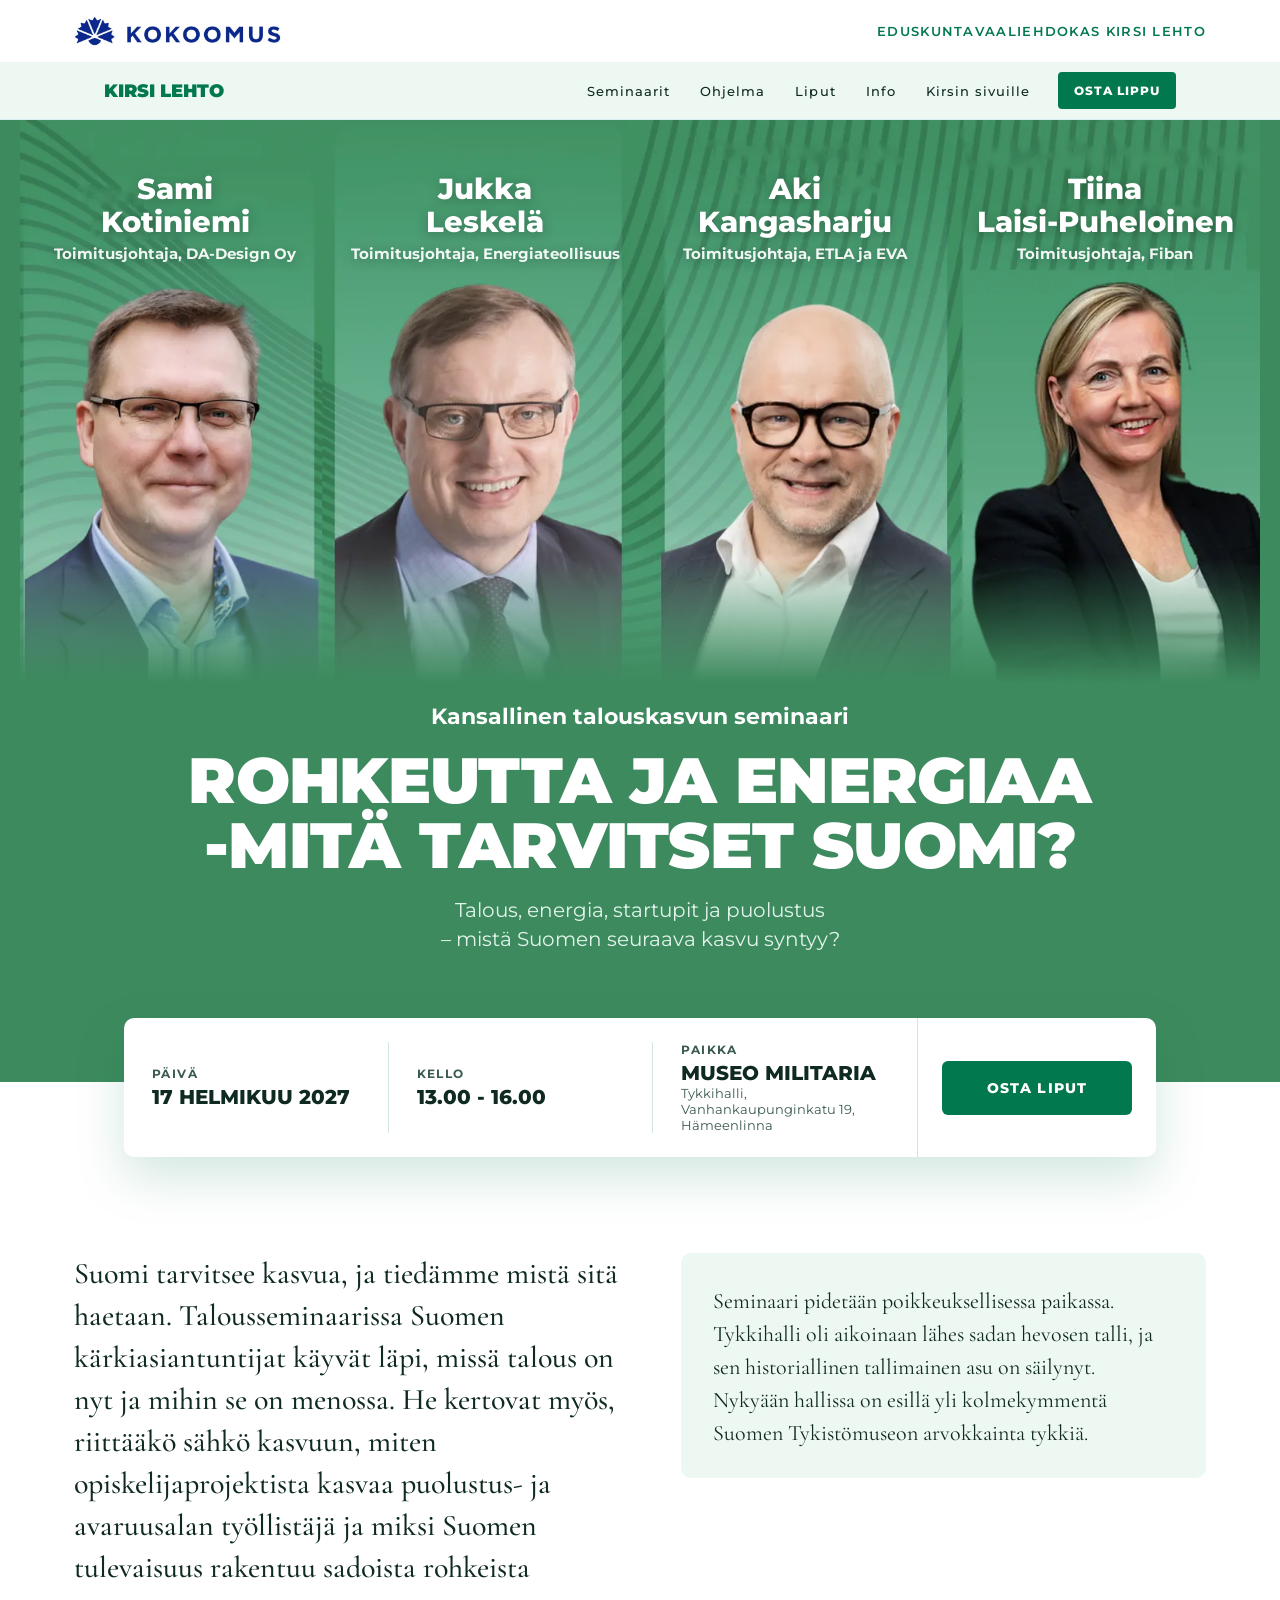
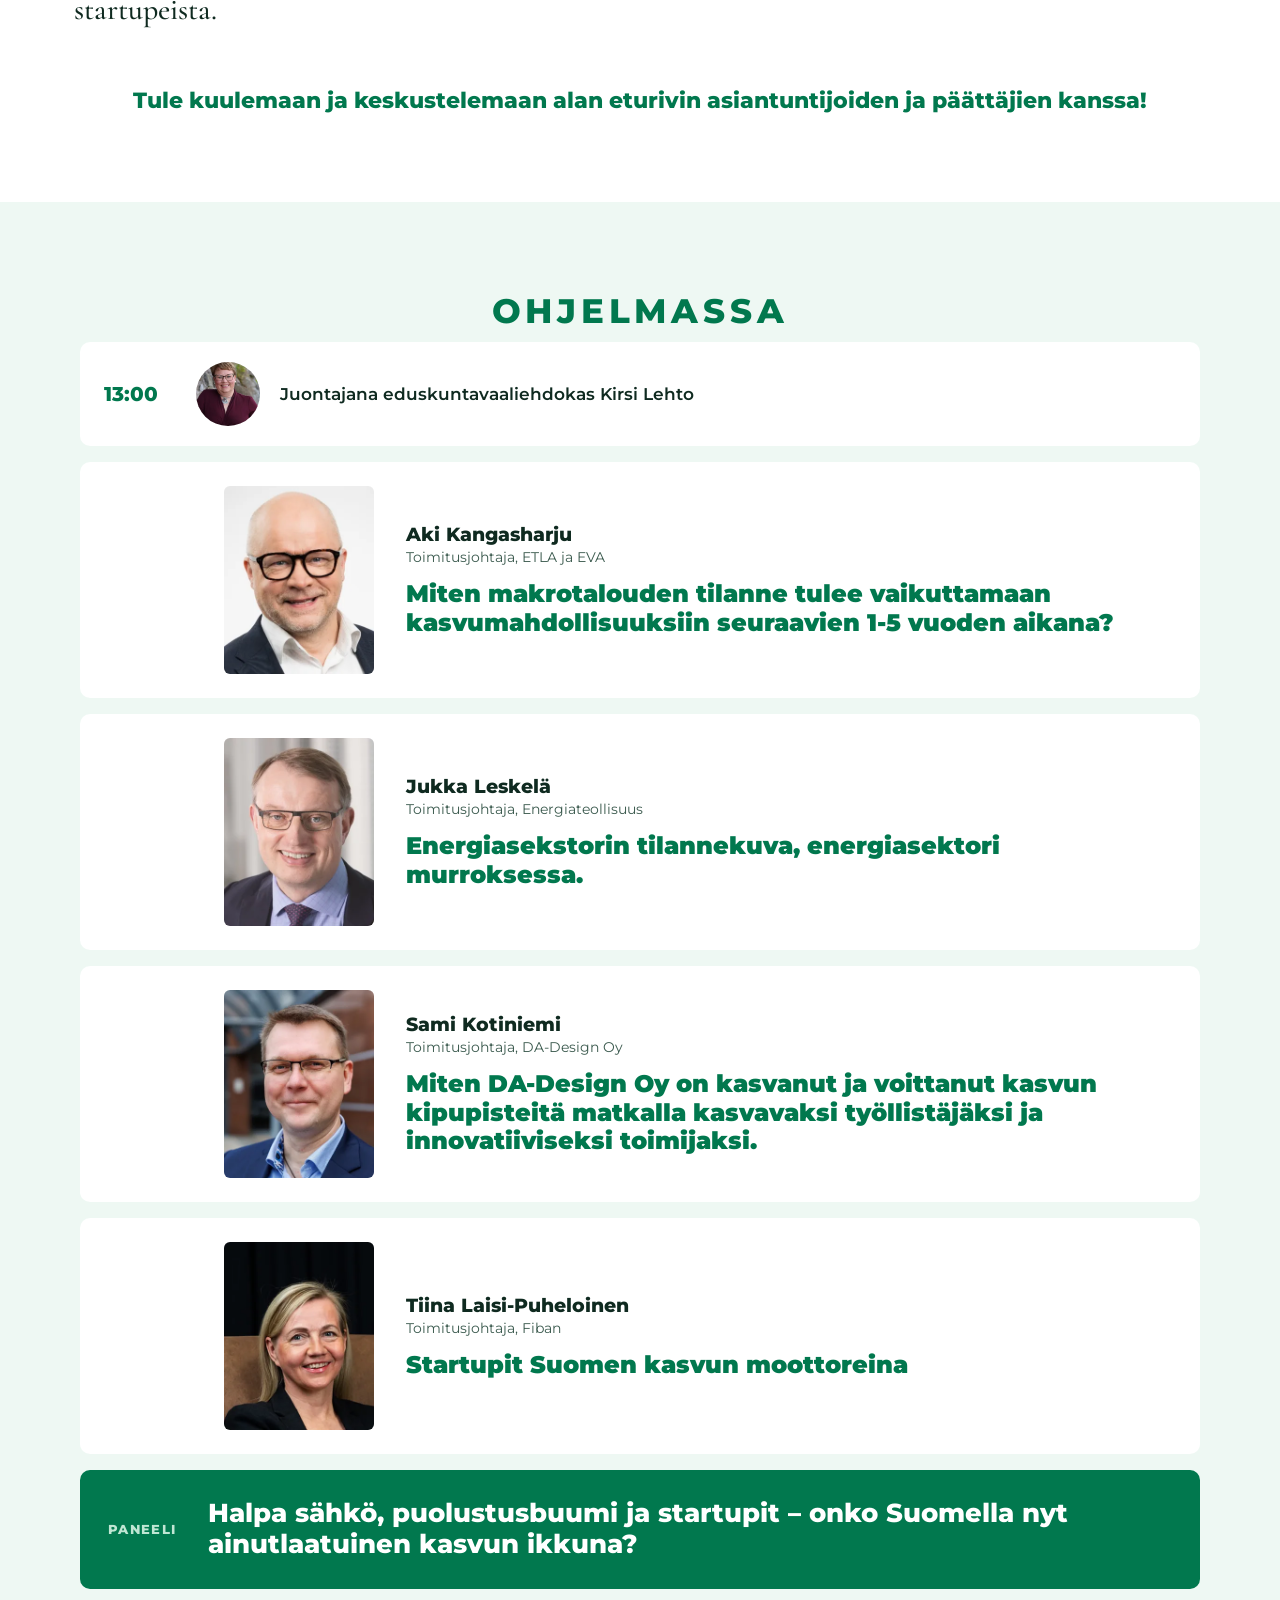
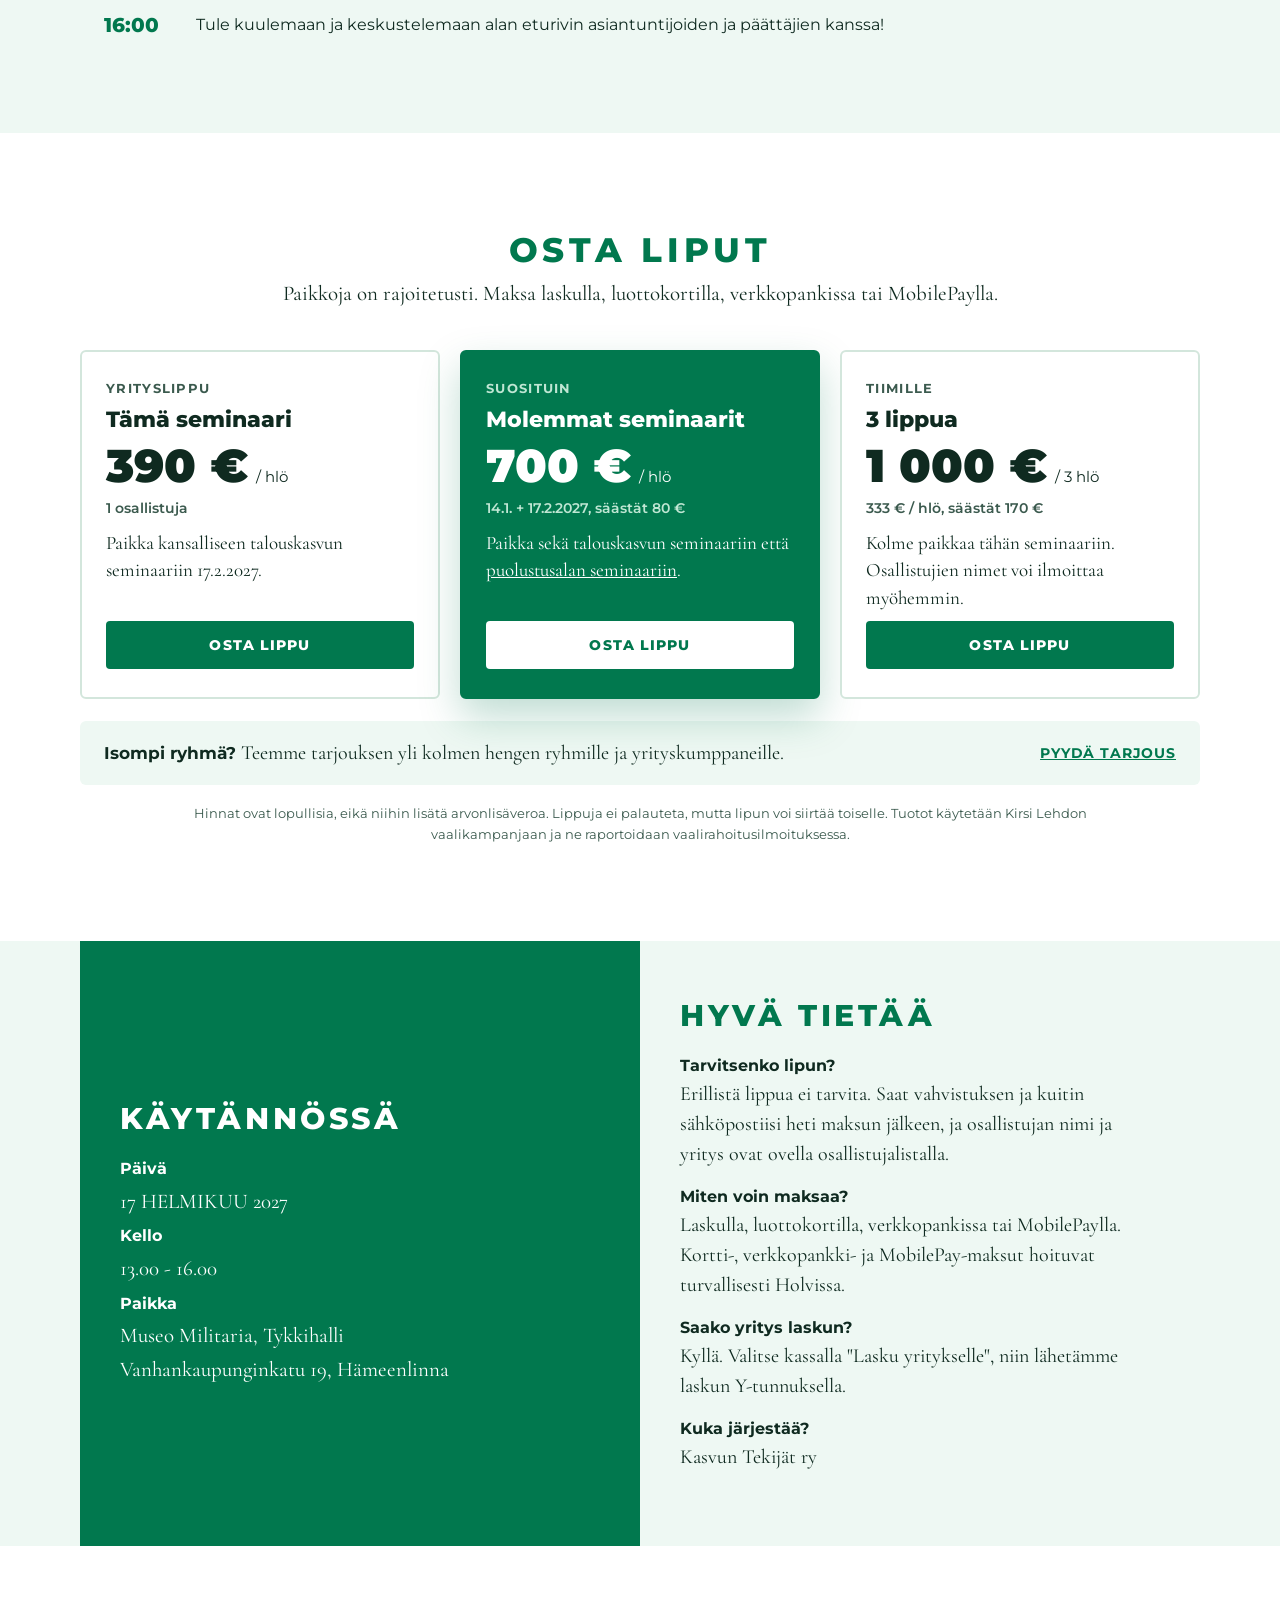
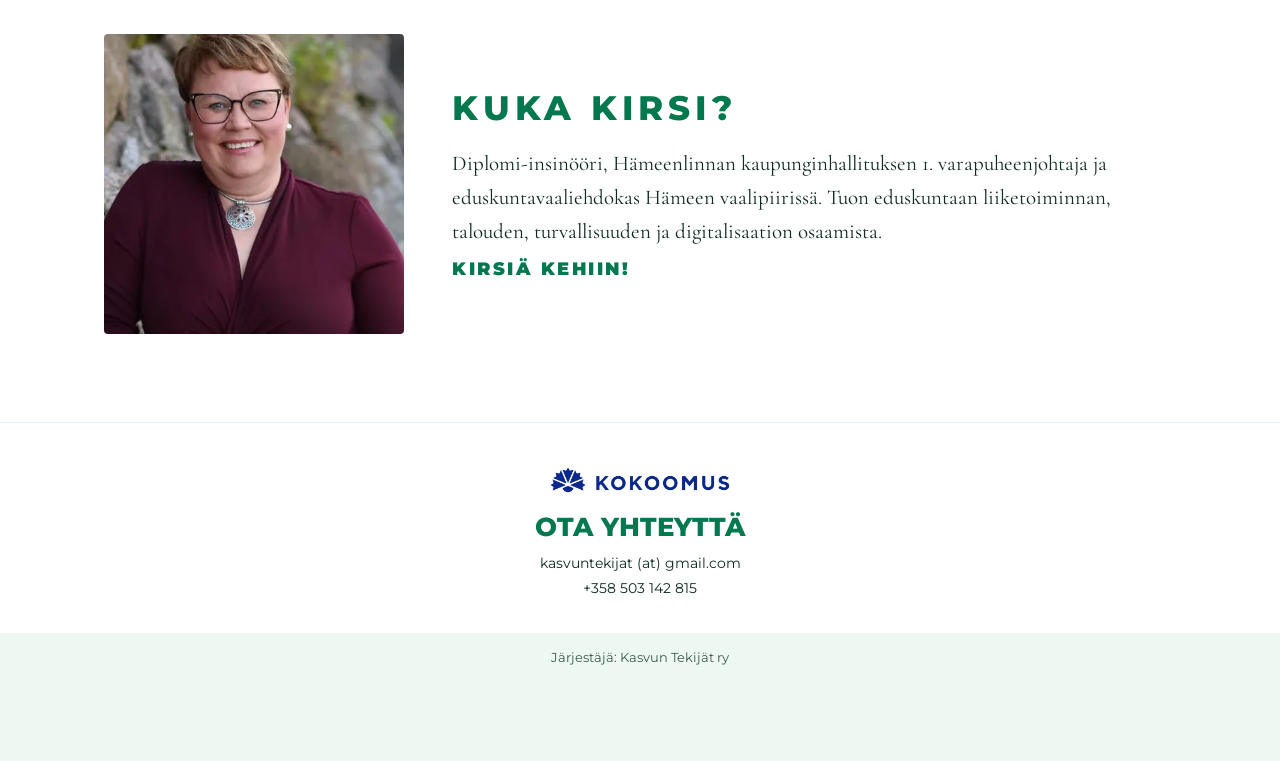
==== kasvu.html @ 852d75e3 "Yhteyssähköpostiksi kasvuntekijat@gmail.com Co-Authored-By: Claude Opus 5.5 <noreply@anthropic.com> " ====
<!doctype html>
<html lang="fi">
<head>
<meta charset="utf-8">
<meta name="viewport" content="width=device-width, initial-scale=1">
<title>Rohkeutta ja energiaa – mitä tarvitset Suomi? | Kansallinen talouskasvun seminaari 17.2.2027</title>
<meta name="description" content="Kansallinen talouskasvun seminaari 17.2.2027 klo 13–16, Museo Militaria, Hämeenlinna. Puhujina Sami Kotiniemi, Jukka Leskelä, Aki Kangasharju ja Tiina Laisi-Puheloinen. Osta liput.">
<meta name="robots" content="index, follow, max-image-preview:large">
<link rel="canonical" href="https://seminaarit.kirsilehto.fi/kasvu">
<link rel="icon" href="/favicon.svg" type="image/svg+xml">
<link rel="icon" href="/favicon-32.png" sizes="32x32" type="image/png">
<link rel="apple-touch-icon" href="/apple-touch-icon.png">
<meta name="theme-color" content="#1023AD">
<meta property="og:type" content="website">
<meta property="og:locale" content="fi_FI">
<meta property="og:site_name" content="Kirsi Lehto – eduskuntavaalit 2027">
<meta property="og:title" content="Rohkeutta ja energiaa – mitä tarvitset Suomi? Kansallinen talouskasvun seminaari 17.2.2027">
<meta property="og:description" content="Talous, energia, startupit ja puolustus – mistä Suomen seuraava kasvu syntyy? Kotiniemi, Leskelä, Kangasharju ja Laisi-Puheloinen. Museo Militaria, Hämeenlinna.">
<meta property="og:url" content="https://seminaarit.kirsilehto.fi/kasvu">
<meta property="og:image" content="https://seminaarit.kirsilehto.fi/kuvat/og-kasvu.jpg">
<meta property="og:image:secure_url" content="https://seminaarit.kirsilehto.fi/kuvat/og-kasvu.jpg">
<meta property="og:image:type" content="image/jpeg">
<meta property="og:image:width" content="1200">
<meta property="og:image:height" content="630">
<meta property="og:image:alt" content="Sami Kotiniemi, Jukka Leskelä, Aki Kangasharju ja Tiina Laisi-Puheloinen: Rohkeutta ja energiaa – mitä tarvitset Suomi?">
<meta name="twitter:card" content="summary_large_image">
<meta name="twitter:title" content="Rohkeutta ja energiaa – mitä tarvitset Suomi? Kansallinen talouskasvun seminaari 17.2.2027">
<meta name="twitter:description" content="Talous, energia, startupit ja puolustus – mistä Suomen seuraava kasvu syntyy? Kotiniemi, Leskelä, Kangasharju ja Laisi-Puheloinen. Museo Militaria, Hämeenlinna.">
<meta name="twitter:image" content="https://seminaarit.kirsilehto.fi/kuvat/og-kasvu.jpg">
<script type="application/ld+json">{"@context": "https://schema.org", "@type": "Event", "name": "Kansallinen talouskasvun seminaari: Rohkeutta ja energiaa -mitä tarvitset Suomi?", "description": "Talous, energia, startupit ja puolustus – mistä Suomen seuraava kasvu syntyy?", "startDate": "2027-02-17T13:00:00+02:00", "endDate": "2027-02-17T16:00:00+02:00", "eventStatus": "https://schema.org/EventScheduled", "eventAttendanceMode": "https://schema.org/OfflineEventAttendanceMode", "location": {"@type": "Place", "name": "Museo Militaria, Tykkihalli", "address": {"@type": "PostalAddress", "streetAddress": "Vanhankaupunginkatu 19", "addressLocality": "Hämeenlinna", "postalCode": "13100", "addressCountry": "FI"}}, "image": ["https://seminaarit.kirsilehto.fi/kuvat/og-kasvu.jpg"], "organizer": {"@type": "Organization", "name": "Kasvun Tekijät ry", "url": "https://seminaarit.kirsilehto.fi/"}, "inLanguage": "fi", "performer": [{"@type": "Person", "name": "Sami Kotiniemi"}, {"@type": "Person", "name": "Jukka Leskelä"}, {"@type": "Person", "name": "Aki Kangasharju"}, {"@type": "Person", "name": "Tiina Laisi-Puheloinen"}, {"@type": "Person", "name": "Kirsi Lehto"}], "offers": [{"@type": "Offer", "name": "Yrityslippu", "price": "390", "priceCurrency": "EUR", "availability": "https://schema.org/InStock", "url": "https://seminaarit.kirsilehto.fi/kasvu#liput", "validFrom": "2026-11-01T00:00:00+02:00"}, {"@type": "Offer", "name": "Molemmat seminaarit", "price": "700", "priceCurrency": "EUR", "availability": "https://schema.org/InStock", "url": "https://seminaarit.kirsilehto.fi/kasvu#liput", "validFrom": "2026-11-01T00:00:00+02:00"}, {"@type": "Offer", "name": "3 lippua", "price": "1000", "priceCurrency": "EUR", "availability": "https://schema.org/InStock", "url": "https://seminaarit.kirsilehto.fi/kasvu#liput", "validFrom": "2026-11-01T00:00:00+02:00"}], "url": "https://seminaarit.kirsilehto.fi/kasvu"}</script>
<link rel="preconnect" href="https://fonts.googleapis.com">
<link rel="preconnect" href="https://fonts.gstatic.com" crossorigin>
<link href="https://fonts.googleapis.com/css2?family=Montserrat:wght@400;500;600;700;800;900&family=Cormorant+Garamond:wght@400;500;600&display=swap" rel="stylesheet">

<!-- ===== MUOKKAA TÄSTÄ: liput, hinnat ja Holvi-linkit. alv: 0 = ei arvonlisäveroa, esim. 0.255 = 25,5 % ===== -->
<script>
window.SEMINAARI = {
  alv: 0,
  liput: [
    { id: "yksi",     nimi: "Yrityslippu",          ali: "Tämä seminaari, 1 osallistuja",  netto: 390,  saasto: "",                    tag: "",
      holvi: "https://holvi.com/shop/kirsilehto/product/0394681e94efb7187c0d00fa4c2139ea/" },
    { id: "molemmat", nimi: "Molemmat seminaarit",  ali: "Puolustus 14.1. + Talouskasvu 17.2.2027, 1 osallistuja", netto: 700, saasto: "Säästät 80 €",  tag: "Suosituin",
      holvi: "https://holvi.com/shop/kirsilehto/product/29a79d50ad71131787589d6ca171136a/" },
    { id: "kolme",    nimi: "3 lippua",             ali: "Tämä seminaari, 333 € / hlö",    netto: 1000, saasto: "Säästät 170 €", tag: "",
      holvi: "https://holvi.com/shop/kirsilehto/product/8779e169f514023aea8d423b93b3035e/" }
  ]
};
</script>

<link rel="stylesheet" href="kirsi.css?v=20261101j">
</head>
<body class="teema-kasvu">

<div class="topline"><img class="logo" src="kuvat/kokoomus-logo.webp" alt="Kokoomus" width="207" height="30"><span>EDUSKUNTAVAALIEHDOKAS KIRSI LEHTO</span></div>
<header class="navbar"><div class="wrap">
  <a class="brand" href="https://www.kirsilehto.fi/">KIRSI LEHTO</a>
  <nav aria-label="Sivun osiot"><a href="./">Seminaarit</a><a href="#ohjelma">Ohjelma</a><a href="#liput">Liput</a><a href="#info">Info</a><a href="https://www.kirsilehto.fi/">Kirsin sivuille</a></nav>
  <button class="btn" data-osta="molemmat">Osta lippu</button>
</div></header>

<header class="hero hero-ad">
  <div class="ad">
    <img src="kuvat/hero-kasvu.webp" alt="Sami Kotiniemi, Jukka Leskelä, Aki Kangasharju ja Tiina Laisi-Puheloinen" width="1600" height="726">
    <div class="names"><div class="n" style="--b:73%"><div class="lbl"><b>Sami<br>Kotiniemi</b><small>Toimitusjohtaja, DA-Design Oy</small></div></div><div class="n" style="--b:73%"><div class="lbl"><b>Jukka<br>Leskelä</b><small>Toimitusjohtaja, Energiateollisuus</small></div></div><div class="n" style="--b:73%"><div class="lbl"><b>Aki<br>Kangasharju</b><small>Toimitusjohtaja, ETLA ja EVA</small></div></div><div class="n" style="--b:73%"><div class="lbl"><b>Tiina<br>Laisi-Puheloinen</b><small>Toimitusjohtaja, Fiban</small></div></div></div>
  </div>
  <div class="hero-text"><div class="in">
    <p class="kicker">Kansallinen talouskasvun seminaari</p>
    <h1>Rohkeutta ja energiaa<br>-mitä tarvitset Suomi?</h1>
    <p class="sub">Talous, energia, startupit ja puolustus<br>– mistä Suomen seuraava kasvu syntyy?</p>
  </div></div>
</header>

<div class="factcard"><div class="in">
  <div class="f"><small>PÄIVÄ</small><b>17 HELMIKUU 2027</b></div>
  <div class="f"><small>KELLO</small><b>13.00 - 16.00</b></div>
  <div class="f"><small>PAIKKA</small><b>MUSEO MILITARIA</b><span>Tykkihalli, Vanhankaupunginkatu 19, Hämeenlinna</span></div>
  <div class="go"><button class="btn" data-osta="molemmat">Osta liput</button></div>
</div></div>

<section class="intro2">
  <div class="cols">
    <div>
      <p class="lead">Suomi tarvitsee kasvua, ja tiedämme mistä sitä haetaan. Talousseminaarissa Suomen kärkiasiantuntijat käyvät läpi, missä talous on nyt ja mihin se on menossa. He kertovat myös, riittääkö sähkö kasvuun, miten opiskelijaprojektista kasvaa puolustus- ja avaruusalan työllistäjä ja miksi Suomen tulevaisuus rakentuu sadoista rohkeista startupeista.</p>
    </div>
    <div class="box">
      <p>Seminaari pidetään poikkeuksellisessa paikassa. Tykkihalli oli aikoinaan lähes sadan hevosen talli, ja sen historiallinen tallimainen asu on säilynyt. Nykyään hallissa on esillä yli kolmekymmentä Suomen Tykistömuseon arvokkainta tykkiä.</p>
    </div>
  </div>
  <p class="cta-line">Tule kuulemaan ja keskustelemaan alan eturivin asiantuntijoiden ja päättäjien kanssa!</p>
</section>

<section class="program" id="ohjelma">
  <h2 class="h2">Ohjelmassa</h2>
  <div class="items">
    <div class="item host-row">
      <div class="t">13:00</div>
      <img src="kuvat/kirsi.webp" alt="Kirsi Lehto">
      <div class="tx"><p>Juontajana eduskuntavaaliehdokas Kirsi Lehto</p></div>
    </div>
    <article class="talk lite">
      <div class="t"></div>
      <img class="ph" src="kuvat/kangasharju.webp" alt="Aki Kangasharju">
      <div class="tx">
        <div><div class="nm">Aki Kangasharju</div><div class="ti">Toimitusjohtaja, ETLA ja EVA</div></div>
        <h3>Miten makrotalouden tilanne tulee vaikuttamaan kasvumahdollisuuksiin seuraavien 1-5 vuoden aikana?</h3>
      </div>
    </article>
    <article class="talk lite">
      <div class="t"></div>
      <img class="ph" src="kuvat/leskela.webp" alt="Jukka Leskelä">
      <div class="tx">
        <div><div class="nm">Jukka Leskelä</div><div class="ti">Toimitusjohtaja, Energiateollisuus</div></div>
        <h3>Energiasekstorin tilannekuva, energiasektori murroksessa.</h3>
      </div>
    </article>
    <article class="talk lite">
      <div class="t"></div>
      <img class="ph" src="kuvat/kotiniemi.webp" alt="Sami Kotiniemi">
      <div class="tx">
        <div><div class="nm">Sami Kotiniemi</div><div class="ti">Toimitusjohtaja, DA-Design Oy</div></div>
        <h3>Miten DA-Design Oy on kasvanut ja voittanut kasvun kipupisteitä matkalla kasvavaksi työllistäjäksi ja innovatiiviseksi toimijaksi.</h3>
      </div>
    </article>
    <article class="talk lite">
      <div class="t"></div>
      <img class="ph" src="kuvat/laisi-puheloinen.webp" alt="Tiina Laisi-Puheloinen">
      <div class="tx">
        <div><div class="nm">Tiina Laisi-Puheloinen</div><div class="ti">Toimitusjohtaja, Fiban</div></div>
        <h3>Startupit Suomen kasvun moottoreina</h3>
      </div>
    </article>
    <article class="item panel">
      <div class="t who">PANEELI</div>
      <div class="tx">
        <h3>Halpa sähkö, puolustusbuumi ja startupit – onko Suomella nyt ainutlaatuinen kasvun ikkuna?</h3></div>
    </article>
    <div class="end"><div class="t">16:00</div><div>Tule kuulemaan ja keskustelemaan alan eturivin asiantuntijoiden ja päättäjien kanssa!</div></div>
  </div>
</section>

<section class="tickets" id="liput">
  <h2 class="h2">Osta liput</h2>
  <p class="lead">Paikkoja on rajoitetusti. Maksa laskulla, luottokortilla, verkkopankissa tai MobilePaylla.</p>
  <div class="cards">
    <div class="card">
      <div class="k">YRITYSLIPPU</div><div class="n">Tämä seminaari</div>
      <div class="p"><b>390 €</b><span>/ hlö</span></div>
      <div class="note">1 osallistuja</div>
      <p>Paikka kansalliseen talouskasvun seminaariin 17.2.2027.</p>
      <button class="btn" data-osta="yksi">Osta lippu</button>
    </div>
    <div class="card feat">
      <div class="k">SUOSITUIN</div><div class="n">Molemmat seminaarit</div>
      <div class="p"><b>700 €</b><span>/ hlö</span></div>
      <div class="note">14.1. + 17.2.2027, säästät 80 €</div>
      <p>Paikka sekä talouskasvun seminaariin että <a href="puolustus" style="color:inherit">puolustusalan seminaariin</a>.</p>
      <button class="btn" data-osta="molemmat">Osta lippu</button>
    </div>
    <div class="card">
      <div class="k">TIIMILLE</div><div class="n">3 lippua</div>
      <div class="p"><b>1 000 €</b><span>/ 3 hlö</span></div>
      <div class="note">333 € / hlö, säästät 170 €</div>
      <p>Kolme paikkaa tähän seminaariin. Osallistujien nimet voi ilmoittaa myöhemmin.</p>
      <button class="btn" data-osta="kolme">Osta lippu</button>
    </div>
  </div>
  <div class="group">
    <div><strong>Isompi ryhmä?</strong> Teemme tarjouksen yli kolmen hengen ryhmille ja yrityskumppaneille.</div>
    <a href="mailto:kasvuntekijat@gmail.com?subject=Tarjouspyynt%C3%B6%3A%20Kansallinen%20talouskasvun%20seminaari">PYYDÄ TARJOUS</a>
  </div>
  <p class="fine">Hinnat ovat lopullisia, eikä niihin lisätä arvonlisäveroa. Lippuja ei palauteta, mutta lipun voi siirtää toiselle. Tuotot käytetään Kirsi Lehdon vaalikampanjaan ja ne raportoidaan vaalirahoitusilmoituksessa.</p>
</section>

<section class="info" id="info"><div class="wrap">
  <div class="l">
    <div class="ttl">KÄYTÄNNÖSSÄ</div>
    <p><strong>Päivä</strong><br>17 HELMIKUU 2027<br>
       <strong>Kello</strong><br>13.00 - 16.00<br>
       <strong>Paikka</strong><br>Museo Militaria, Tykkihalli<br>Vanhankaupunginkatu 19, Hämeenlinna</p>
  </div>
  <div class="r">
    <div class="ttl">HYVÄ TIETÄÄ</div>
    <dl>
      <dt>Tarvitsenko lipun?</dt><dd>Erillistä lippua ei tarvita. Saat vahvistuksen ja kuitin sähköpostiisi heti maksun jälkeen, ja osallistujan nimi ja yritys ovat ovella osallistujalistalla.</dd>
      <dt>Miten voin maksaa?</dt><dd>Laskulla, luottokortilla, verkkopankissa tai MobilePaylla. Kortti-, verkkopankki- ja MobilePay-maksut hoituvat turvallisesti Holvissa.</dd>
      <dt>Saako yritys laskun?</dt><dd>Kyllä. Valitse kassalla "Lasku yritykselle", niin lähetämme laskun Y-tunnuksella.</dd>
      <dt>Kuka järjestää?</dt><dd>Kasvun Tekijät ry</dd>
    </dl>
  </div>
</div></section>

<section class="host">
  <img src="kuvat/kirsi.webp" alt="Kirsi Lehto">
  <div>
    <h2 class="h2" style="text-align:left">Kuka Kirsi?</h2>
    <p>Diplomi-insinööri, Hämeenlinnan kaupunginhallituksen 1. varapuheenjohtaja ja eduskuntavaaliehdokas Hämeen vaalipiirissä. Tuon eduskuntaan liiketoiminnan, talouden, turvallisuuden ja digitalisaation osaamista.</p>
    <div class="sig">Kirsiä kehiin!</div>
  </div>
</section>

<footer>
  <img class="flogo" src="kuvat/kokoomus-logo.webp" alt="Kokoomus" width="180" height="26">
  <div class="t">OTA YHTEYTTÄ</div>
  <p>kasvuntekijat (at) gmail.com<br>+358 503 142 815</p>
</footer>
<div class="org">Järjestäjä: Kasvun Tekijät ry</div>

<div class="sticky">
  <small><b>17.2.2027</b><br>alk. 390 €</small>
  <button class="btn" data-osta="molemmat">Osta lippu</button>
</div>

<!-- ===== KASSA ===== -->
<dialog class="kassa" id="kassa" aria-labelledby="k-title">
  <div class="k-head">
    <div class="row">
      <div><small>KANSALLINEN TALOUSKASVUN SEMINAARI</small><h2 id="k-title">Rohkeutta ja energiaa – mitä tarvitset Suomi?</h2></div>
      <button class="k-x" aria-label="Sulje" data-sulje>×</button>
    </div>
    <div class="meta">17.2.2027 klo 13.00–16.00, Museo Militaria, Tykkihalli, Hämeenlinna</div>
  </div>

  <!-- Netlify Forms: laskupyynnöt tulevat Netlifyn hallintaan ja sähköpostiin -->
  <form class="k-body" name="laskupyynto" method="POST" data-netlify="true" netlify-honeypot="bot-field" id="k-form">
    <input type="hidden" name="form-name" value="laskupyynto">
    <p hidden><label>Älä täytä: <input name="bot-field"></label></p>
    <input type="hidden" name="tapahtuma" value="Kansallinen talouskasvun seminaari 17.2.2027">
    <input type="hidden" name="lippu" id="k-lippu">
    <input type="hidden" name="summa" id="k-summa">

    <ol class="steps" aria-label="Ostovaiheet">
      <li class="on">1 Valitse lippu</li><li class="on" id="k-s2">2 Maksu Holvissa</li><li>3 Lippu sähköpostiin</li>
    </ol>

    <fieldset class="opts" id="k-opts"><legend class="lbl">Lippu</legend></fieldset>

    <div>
      <div class="lbl" id="pay-lbl">Miten maksat?</div>
      <div class="pay" role="radiogroup" aria-labelledby="pay-lbl">
        <label><input type="radio" name="maksutapa" value="nyt" checked><b>Maksa nyt</b><span>Kortti, verkkopankki tai MobilePay</span></label>
        <label><input type="radio" name="maksutapa" value="lasku"><b>Lasku yritykselle</b><span>14 pv netto, myös verkkolasku</span></label>
      </div>
    </div>

    <div class="inv">
      <label>Yrityksen nimi<input name="yritys" autocomplete="organization"></label>
      <label>Y-tunnus<input name="ytunnus" placeholder="1234567-8" pattern="\d{7}-\d"></label>
      <label class="full">Verkkolaskuosoite tai laskutussähköposti<input name="laskutusosoite"></label>
      <label class="full">Yhteyshenkilön sähköposti (liput lähetetään tähän)<input type="email" name="email" autocomplete="email"></label>
      <label class="full">Osallistujien nimet <span class="opt-note">voi täydentää myöhemmin</span><textarea name="osallistujat" rows="2"></textarea></label>
    </div>

    <div class="tot">
      <div><div style="font-weight:700;font-size:15px">Yhteensä</div><div class="sv" id="k-save"></div></div>
      <div><div class="sum" id="k-sum"></div><div class="vat" id="k-vat"></div></div>
    </div>

    <a class="btn k-cta go" id="k-go" href="#">Maksa</a>
    <button class="btn k-cta send" type="submit">Lähetä laskupyyntö</button>
    <div class="warn" id="k-warn">Holvi-linkki puuttuu vielä tältä lipulta (asetukset sivun alussa).</div>
    <div class="err" id="k-err">Lähetys ei onnistunut. Lähetä tiedot sähköpostilla: <a href="mailto:kasvuntekijat@gmail.com">kasvuntekijat@gmail.com</a></div>

    <div class="trust"><span>Ei rekisteröitymistä</span><span>Kortti, verkkopankki, MobilePay</span><span>Kuitti heti</span></div>
    <p class="alt">Yli 3 hengen ryhmä? <a href="mailto:kasvuntekijat@gmail.com?subject=Tarjouspyynt%C3%B6%3A%20Kansallinen%20talouskasvun%20seminaari">Pyydä tarjous</a></p>
  </form>

  <div class="done" role="status">
    <div class="ic" aria-hidden="true"></div>
    <h3>Kiitos, paikat on varattu</h3>
    <p>Lähetämme laskun 1–2 arkipäivän kuluessa. Liput tulevat yhteyshenkilön sähköpostiin, kun lasku on lähetetty.</p>
    <button class="btn" data-sulje>Sulje</button>
  </div>
</dialog>

<script src="kassa.js?v=20261101j"></script>
</body>
</html>
---- kirsi.css ----
/* Kirsi Lehto – seminaarisivujen yhteinen tyyli */
:root{
  --a:#1023AD; --a-d:#0b1880; --bg:#EEFBFF; --ink:#101a4a; --muted:#3a4373; --line:#d6e3ee; --ok:#2e7d4f;
  /* Teemavärit: heron liukuväri ja vaaleat tekstit. Kasvuseminaari vaihtaa nämä vihreiksi (.teema-kasvu) */
  --a1:#2b33d6; --a2:#1a2bc4; --a3:#0d1c96; --t1:43,51,214; --t2:26,43,196; --t3:16,35,173; --t4:16,26,74;
  --soft:#e4e8ff; --soft2:#cfd6ff; --hov:#e8ecff;
  --sans:Montserrat,system-ui,sans-serif; --serif:"Cormorant Garamond",Georgia,serif;
}
*{box-sizing:border-box}
html{scroll-behavior:smooth}
body{margin:0;background:#fff;color:var(--ink);font-family:var(--serif);-webkit-font-smoothing:antialiased}
a{color:var(--a)}
img{max-width:100%;display:block}
:focus-visible{outline:3px solid var(--a);outline-offset:2px}
.wrap{max-width:1120px;margin:0 auto;padding:0 24px}
.btn{display:inline-block;text-decoration:none;text-align:center;border:0;cursor:pointer;font-family:var(--sans);font-weight:800;
  letter-spacing:.08em;text-transform:uppercase;border-radius:4px;background:var(--a);color:#fff;padding:15px 26px;font-size:14px}
.btn:hover{background:var(--a-d)}
.btn.light{background:#fff;color:var(--a)}
.btn.light:hover{background:var(--hov)}
.btn.line{background:transparent;border:2px solid rgba(255,255,255,.75);color:#fff;padding:13px 24px}
.btn.line:hover{background:rgba(255,255,255,.1)}
.h2{margin:0 0 10px;text-align:center;font-family:var(--sans);font-weight:800;font-size:clamp(26px,3.4vw,34px);letter-spacing:.14em;color:var(--a);text-transform:uppercase}

/* Yläreuna */
.topline{display:flex;justify-content:space-between;padding:18px 24px;font-family:var(--sans);font-size:14px;letter-spacing:.04em}
.navbar{background:var(--bg);border-bottom:1px solid #d6eef6;position:sticky;top:0;z-index:20}
.navbar .wrap{display:flex;align-items:center;gap:28px;padding-top:10px;padding-bottom:10px}
.brand{font-family:var(--sans);font-weight:900;font-size:18px;color:var(--a);text-decoration:none;margin-right:auto}
.navbar nav{display:flex;gap:30px;font-family:var(--sans);font-size:13px;font-weight:500;letter-spacing:.08em}
.navbar nav a{color:var(--ink);text-decoration:none}
.navbar nav a:hover{color:var(--a)}
.navbar .btn{padding:11px 16px;font-size:12px}

/* Hero */
.hero{background:linear-gradient(180deg,var(--a1) 0%,var(--a2) 40%,var(--a) 75%,var(--a3) 100%);color:#fff;overflow:hidden}
.speakers{display:grid;grid-template-columns:repeat(4,minmax(0,1fr));gap:20px;align-items:end;max-width:1180px;margin:0 auto;padding:48px 24px 0}
.sp{text-align:center;font-family:var(--sans)}
.sp b{display:block;font-weight:800;font-size:clamp(18px,2.2vw,26px);line-height:1.12}
.sp small{display:block;font-size:15px;color:var(--soft);min-height:44px;line-height:1.35;margin-top:4px}
.sp img{width:100%;aspect-ratio:4/5;object-fit:cover;border-radius:4px 4px 0 0;margin-top:10px}
/* Kuvien päälle sininen sävy, joka yhdistää eri taustat ja sulautuu alaosasta heron väriin */
.sp{position:relative}
.sp::after{content:"";position:absolute;left:0;right:0;bottom:0;aspect-ratio:4/5;border-radius:4px 4px 0 0;pointer-events:none;
  background:linear-gradient(180deg,rgba(var(--t1),.28) 0%,rgba(var(--t1),.08) 30%,rgba(var(--t2),0) 50%,rgba(var(--t2),.55) 78%,var(--a2) 100%)}
.hero-text{position:relative;margin-top:-120px;background:linear-gradient(180deg,rgba(var(--t3),0) 0%,var(--a) 30%)}
.hero-text .in{max-width:1000px;margin:0 auto;padding:120px 24px 72px;text-align:center;display:flex;flex-direction:column;align-items:center;gap:18px}
.kicker{margin:0;font-family:var(--sans);font-weight:700;font-size:22px}
.hero h1{margin:0;font-family:var(--sans);font-weight:900;font-size:clamp(30px,5.4vw,68px);line-height:1.02;letter-spacing:-.01em;text-transform:uppercase}
.hero .sub{margin:0;font-family:var(--sans);font-size:clamp(17px,1.8vw,20px);color:var(--soft);max-width:34em;line-height:1.45}
.when{display:flex;flex-wrap:wrap;justify-content:center;margin-top:18px;font-family:var(--sans)}
.when div{padding:6px 36px}
.when div:first-child{text-align:right;border-right:2px solid rgba(255,255,255,.7)}
.when strong{display:block;font-weight:800;font-size:clamp(22px,2.6vw,30px)}
.when span{font-size:clamp(16px,1.8vw,20px);color:var(--soft)}
.hero .ctas{display:flex;flex-wrap:wrap;gap:14px;justify-content:center;margin-top:22px}
.hero .ctas .btn{padding:18px 34px;font-size:15px}

/* Johdanto */
.intro{max-width:820px;margin:0 auto;padding:88px 24px 72px;text-align:center}
.intro p{font-size:22px;line-height:1.6;margin:18px 0 0}

/* Ohjelma */
.program{background:var(--bg);padding:88px 24px}
.program .lead{text-align:center;font-family:var(--sans);font-size:17px;color:var(--muted);margin:0 0 48px}
.items{display:flex;flex-direction:column;gap:16px;max-width:1120px;margin:0 auto}
.item{display:flex;flex-wrap:wrap;gap:28px;background:#fff;border-radius:6px;padding:24px}
.item .t{font-family:var(--sans);font-weight:800;font-size:20px;color:var(--a);width:72px}
.item .ph{width:150px;height:188px;object-fit:cover;border-radius:4px}
.item .tx{flex:1 1 360px;min-width:0}
.item .who{font-family:var(--sans);font-size:14px;letter-spacing:.06em;color:var(--muted)}
.item h3{margin:6px 0 10px;font-family:var(--sans);font-weight:800;font-size:clamp(21px,2.2vw,26px);line-height:1.2}
.item p{margin:0;font-size:20px;line-height:1.55}
.item.open{align-items:center;padding:20px 24px;gap:20px}
.item.open img{width:64px;height:64px;border-radius:50%;object-fit:cover}
.item.open h3{font-size:19px;margin:0}
.item.open p{font-size:19px}
.item.panel{background:var(--a);color:#fff}
.item.panel .who{color:var(--soft2);letter-spacing:.1em}
.item.panel p{color:var(--soft)}
.end{display:flex;align-items:center;gap:20px;padding:8px 24px;font-family:var(--sans)}
.end .t{font-weight:800;font-size:20px;color:var(--a);width:72px}

/* Liput */
.tickets{padding:96px 24px}
.tickets .lead{margin:0 auto 44px;text-align:center;font-size:21px;max-width:36em}
.cards{display:grid;grid-template-columns:repeat(3,minmax(0,1fr));gap:20px;max-width:1120px;margin:0 auto}
.card{display:flex;flex-direction:column;gap:10px;border:2px solid var(--line);border-radius:6px;padding:28px 24px;background:#fff}
.card .k{font-family:var(--sans);font-size:13px;font-weight:700;letter-spacing:.1em;color:var(--muted)}
.card .n{font-family:var(--sans);font-weight:800;font-size:22px}
.card .p{display:flex;align-items:baseline;gap:8px;font-family:var(--sans)}
.card .p b{font-weight:900;font-size:46px;line-height:1}
.card .p span{font-size:15px}
.card .note{font-family:var(--sans);font-size:14px;font-weight:600;color:var(--muted);min-height:20px}
.card p{margin:0;font-size:19px;line-height:1.45;flex:1}
.card.feat{background:var(--a);border-color:var(--a);color:#fff;box-shadow:0 18px 40px rgba(var(--t3),.25)}
.card.feat .k,.card.feat .note{color:var(--soft2)}
.card.feat .btn{background:#fff;color:var(--a)}
.card.feat .btn:hover{background:var(--hov)}
.group{max-width:1120px;margin:22px auto 0;display:flex;flex-wrap:wrap;gap:16px;align-items:center;justify-content:space-between;background:var(--bg);border-radius:6px;padding:20px 24px;font-size:20px}
.group strong{font-family:var(--sans);font-size:17px}
.group a{font-family:var(--sans);font-weight:700;font-size:14px;letter-spacing:.06em}
.fine{margin:18px auto 0;max-width:70em;text-align:center;font-family:var(--sans);font-size:13px;color:var(--muted);line-height:1.6}

/* Käytännössä */
.info{background:var(--bg)}
.info .wrap{display:flex;flex-wrap:wrap;padding:0}
.info .l{flex:1 1 420px;background:var(--a);color:#fff;padding:56px 40px;display:flex;flex-direction:column;justify-content:center;gap:14px}
.info .r{flex:1 1 420px;padding:56px 40px;display:flex;flex-direction:column;gap:22px}
.info .ttl{font-family:var(--sans);font-weight:800;font-size:30px;letter-spacing:.12em}
.info .r .ttl{color:var(--a)}
.info .l p{margin:0;font-size:21px;line-height:1.6}
.info dt,.info .l strong{font-family:var(--sans);font-weight:700;font-size:16px}
.info dl{margin:0}
.info dd{margin:4px 0 18px;font-size:20px;line-height:1.5}

/* Kirsi */
.host{max-width:1120px;margin:0 auto;padding:88px 24px;display:flex;flex-wrap:wrap;align-items:center;gap:48px}
.host img{width:300px;height:300px;object-fit:cover;border-radius:4px}
.host div{flex:1 1 420px}
.host p{margin:18px 0 0;font-size:21px;line-height:1.6}
.sig{font-family:"Great Vibes",cursive;font-size:44px;color:var(--a);margin-top:10px}

footer{text-align:center;padding:44px 24px 32px;border-top:1px solid #e3eef2;font-family:var(--sans)}
footer .t{font-weight:800;font-size:26px;color:var(--a)}
footer p{font-size:14px;line-height:1.8;margin:8px 0 0}
.org{background:var(--bg);padding:16px 24px 96px;text-align:center;font-family:var(--sans);font-size:13px;color:var(--muted)}

/* Mobiilin ostopalkki */
.sticky{position:fixed;left:0;right:0;bottom:0;z-index:15;background:#fff;border-top:1px solid var(--line);padding:10px 16px;display:none;gap:12px;align-items:center;font-family:var(--sans)}
.sticky small{font-size:13px;line-height:1.3;color:var(--muted)}
.sticky small b{color:var(--ink);font-size:15px}
.sticky .btn{flex:1;padding:14px}

/* ===== KASSA ===== */
dialog.kassa{border:0;padding:0;margin:auto;width:min(520px,calc(100% - 24px));max-height:calc(100dvh - 24px);border-radius:10px;
  font-family:var(--sans);color:var(--ink);box-shadow:0 24px 60px rgba(var(--t3),.3)}
dialog.kassa::backdrop{background:rgba(var(--t4),.6)}
.k-head{background:var(--a);color:#fff;padding:20px 24px 22px;position:sticky;top:0;z-index:1}
.k-head .row{display:flex;justify-content:space-between;align-items:flex-start;gap:12px}
.k-head small{font-size:12px;letter-spacing:.1em;color:var(--soft2);font-weight:600}
.k-head h2{margin:6px 0 0;font-weight:900;font-size:21px;line-height:1.15;text-transform:uppercase}
.k-head .meta{margin-top:10px;font-size:14px;color:var(--soft)}
.k-x{background:none;border:0;color:#fff;font-size:28px;line-height:1;cursor:pointer;min-width:44px;min-height:44px}
.k-body{padding:22px 24px 26px;display:flex;flex-direction:column;gap:18px}
.steps{list-style:none;margin:0;padding:0;display:grid;grid-template-columns:repeat(3,minmax(0,1fr));gap:6px;font-size:12px}
.steps li{border-top:4px solid var(--line);padding-top:6px;color:var(--muted)}
.steps li.on{border-color:var(--a);color:var(--ink);font-weight:700}
.opts{display:flex;flex-direction:column;gap:10px;border:0;margin:0;padding:0}
.opt{display:flex;gap:14px;align-items:center;border:2px solid var(--line);border-radius:8px;padding:14px 16px;cursor:pointer}
.opt:has(input:checked){border-color:var(--a);background:var(--bg)}
.opt input{width:20px;height:20px;accent-color:var(--a);margin:0;flex:none}
.opt .nm{font-weight:700;font-size:16px;display:flex;gap:8px;align-items:center;flex-wrap:wrap}
.opt .tag{font-size:11px;font-weight:700;letter-spacing:.06em;background:var(--a);color:#fff;padding:2px 7px;border-radius:99px;text-transform:uppercase}
.opt .al{font-size:13px;color:var(--muted);margin-top:2px}
.opt .pr{margin-left:auto;text-align:right;white-space:nowrap}
.opt .pr b{font-weight:900;font-size:21px;display:block}
.opt .pr span{font-size:11px;color:var(--muted)}
.lbl{font-weight:700;font-size:14px;margin-bottom:8px}
.pay{display:grid;grid-template-columns:repeat(2,minmax(0,1fr));gap:10px}
.pay label{display:block;border:2px solid var(--line);border-radius:8px;padding:12px 14px;cursor:pointer;min-height:64px}
.pay label:has(input:checked){border-color:var(--a)}
.pay input{position:absolute;opacity:0;pointer-events:none}
.pay label:has(input:focus-visible){outline:3px solid var(--a);outline-offset:2px}
.pay b{font-size:14px;display:block}
.pay span{font-size:12px;color:var(--muted)}
.inv{display:none;grid-template-columns:repeat(2,minmax(0,1fr));gap:12px;background:var(--bg);border-radius:8px;padding:16px}
.kassa.lasku .inv{display:grid}
.inv label{display:flex;flex-direction:column;gap:4px;font-size:13px;font-weight:600}
.inv .full{grid-column:1/-1}
.inv input,.inv textarea{font:400 15px var(--sans);border:1px solid #b9c7d6;border-radius:6px;padding:11px 12px;color:var(--ink);background:#fff}
.inv .opt-note{font-weight:400;color:var(--muted)}
.tot{display:flex;justify-content:space-between;align-items:baseline;border-top:2px dashed var(--line);padding-top:16px}
.tot .sv{font-size:12px;color:var(--ok);font-weight:600;margin-top:2px}
.tot .sum{font-weight:900;font-size:34px;line-height:1;text-align:right}
.tot .vat{font-size:12px;color:var(--muted);margin-top:4px;text-align:right}
.k-cta{display:block;width:100%;min-height:56px;font-size:15px}
.kassa .send{display:none}
.kassa.lasku .send{display:block}
.kassa.lasku .go{display:none}
.trust{display:flex;flex-wrap:wrap;justify-content:center;gap:6px 18px;font-size:12px;color:var(--muted)}
.trust span::before{content:"✓ ";color:var(--ok);font-weight:700}
.alt{text-align:center;font-size:13px;color:var(--muted);margin:0}
.warn{display:none;background:#fff4d6;border-radius:8px;padding:10px 12px;font-size:13px}
.err{display:none;background:#fde8e8;border-radius:8px;padding:10px 12px;font-size:13px}
.done{display:none;padding:40px 28px 44px;flex-direction:column;align-items:center;text-align:center;gap:14px}
.kassa.ok .k-body{display:none}
.kassa.ok .done{display:flex}
.done .ic{width:64px;height:64px;border-radius:50%;background:var(--a);display:grid;place-items:center}
.done .ic::after{content:"";width:24px;height:13px;border-left:4px solid #fff;border-bottom:4px solid #fff;transform:rotate(-45deg) translate(2px,-3px)}
.done h3{margin:0;font-weight:900;font-size:26px}
.done p{margin:0;font-family:var(--serif);font-size:20px;line-height:1.5;max-width:22em}

@media (max-width:860px){
  .topline,.navbar nav{display:none}
  .speakers{gap:8px;padding:24px 12px 0}
  .sp b{font-size:13px}
  .sp small{display:none}
  .sp img{margin-top:6px}
  .hero-text{margin-top:-60px}
  .hero-text .in{padding:72px 20px 56px;gap:14px}
  .kicker{font-size:17px}
  .cards{grid-template-columns:1fr}
  .card.feat{order:-1}
  .when{flex-direction:column;gap:10px}
  .when div,.when div:first-child{padding:0;text-align:center;border:0}
  .item .ph{width:96px;height:120px}
  .item{gap:18px}
  .item .t:empty{display:none}
  .info .l,.info .r{padding:44px 24px}
  .host img{width:200px;height:200px}
  .sticky{display:flex}
  dialog.kassa{width:100%;max-width:100%;margin:auto 0 0;border-radius:14px 14px 0 0;max-height:94dvh}
  .inv{grid-template-columns:1fr}
}
@media (prefers-reduced-motion:no-preference){
  dialog.kassa[open]{animation:up .26s cubic-bezier(.2,.8,.2,1)}
  @keyframes up{from{transform:translateY(24px);opacity:0}to{transform:none;opacity:1}}
}

/* ===== Kuvapaikka (esiintyjä vahvistumatta) ===== */
.ph-empty{background:#c9d2f5 url("data:image/svg+xml,%3Csvg xmlns='http://www.w3.org/2000/svg' viewBox='0 0 80 100'%3E%3Ccircle cx='40' cy='36' r='16' fill='%238d9be0'/%3E%3Cpath d='M10 100c0-20 13-34 30-34s30 14 30 34z' fill='%238d9be0'/%3E%3C/svg%3E") center 70%/58% no-repeat}
.sp .ph-empty{width:100%;aspect-ratio:4/5;border-radius:4px 4px 0 0;margin-top:10px}
.item .ph.ph-empty{width:150px;height:188px;border-radius:4px}

/* ===== Sivun otsikkokaista (seminaarilistaus, tue, kiitos) ===== */
.pagehead{background:linear-gradient(180deg,var(--a1) 0%,var(--a2) 45%,var(--a) 100%);color:#fff;text-align:center;padding:72px 24px 80px}
.pagehead .kicker{font-size:18px;color:var(--soft)}
.pagehead h1{margin:10px 0 14px;font-family:var(--sans);font-weight:900;font-size:clamp(40px,6vw,72px);letter-spacing:.06em;text-transform:uppercase;line-height:1}
.pagehead p{margin:0 auto;max-width:34em;font-family:var(--sans);font-size:clamp(16px,1.8vw,19px);color:var(--soft);line-height:1.5}

/* ===== Seminaarikortit ===== */
.seminars{max-width:1120px;margin:-40px auto 0;padding:0 24px 88px;display:grid;grid-template-columns:repeat(2,minmax(0,1fr));gap:24px;position:relative}
.sem{background:#fff;border-radius:8px;overflow:hidden;box-shadow:0 18px 44px rgba(var(--t3),.16);display:flex;flex-direction:column;position:relative;color:var(--ink);text-decoration:none}
.sem-top{background:linear-gradient(180deg,var(--a1),var(--a));padding:22px 22px 0;display:grid;grid-template-columns:repeat(4,minmax(0,1fr));gap:8px}
.sem-top .f{position:relative}
.sem-top img,.sem-top .ph-empty{width:100%;aspect-ratio:4/5;object-fit:cover;border-radius:3px 3px 0 0;display:block}
.sem-top .f::after{content:"";position:absolute;inset:0;border-radius:3px 3px 0 0;background:linear-gradient(180deg,rgba(var(--t1),.25) 0%,rgba(var(--t1),0) 40%,rgba(var(--t3),.5) 80%,var(--a) 100%)}
.sem-body{padding:26px 26px 30px;display:flex;flex-direction:column;gap:10px;flex:1}
.sem-k{font-family:var(--sans);font-size:13px;font-weight:700;letter-spacing:.1em;color:var(--muted);text-transform:uppercase}
.sem h2{margin:0;font-family:var(--sans);font-weight:900;font-size:clamp(24px,2.6vw,32px);line-height:1.08;text-transform:uppercase;color:var(--a)}
.sem-when{font-family:var(--sans);font-size:16px;line-height:1.5}
.sem-when b{font-weight:800}
.sem p{margin:0;font-size:20px;line-height:1.5;flex:1}
.sem .btn{align-self:flex-start;margin-top:8px}
a.sem:hover h2{text-decoration:underline;text-underline-offset:4px}
.sem.soon .sem-top,.sem.soon .sem-body{filter:grayscale(.35);opacity:.7}
.stamp{position:absolute;top:94px;left:50%;transform:translate(-50%,-50%) rotate(-8deg);z-index:2;
  font-family:var(--sans);font-weight:900;font-size:clamp(18px,2.2vw,26px);letter-spacing:.08em;text-transform:uppercase;text-align:center;line-height:1.15;
  color:var(--a);background:rgba(255,255,255,.94);border:4px solid var(--a);border-radius:8px;padding:12px 22px;
  box-shadow:0 0 0 4px rgba(255,255,255,.94),0 10px 30px rgba(var(--t3),.25);white-space:nowrap}
.supportband{background:var(--bg);padding:56px 24px;text-align:center}
.supportband h2{margin:0 0 8px}
.supportband p{margin:0 auto 22px;max-width:32em;font-size:21px;line-height:1.5}

/* ===== Tue-sivu ===== */
.give{max-width:1120px;margin:0 auto;padding:72px 24px 80px;display:grid;grid-template-columns:minmax(0,.9fr) minmax(0,1.1fr);gap:56px;align-items:start}
.give-photo{position:relative}
.give-photo img{width:100%;aspect-ratio:1;object-fit:cover;border-radius:4px}
.give-photo blockquote{margin:-60px 20px 0;position:relative;background:#fff;border-left:0;border-radius:6px;padding:18px 20px;box-shadow:0 14px 34px rgba(var(--t3),.16);font-size:21px;line-height:1.45}
.give-photo cite{display:block;margin-top:6px;font-family:var(--sans);font-style:normal;font-size:13px;color:var(--muted)}
.give .sig{font-size:52px;margin:0 0 6px}
.give .lead{margin:0 0 28px;font-size:22px;line-height:1.5}
.amounts{display:grid;grid-template-columns:repeat(2,minmax(0,1fr));gap:10px;border:0;margin:0;padding:0}
.amt{position:relative;display:block;border:2px solid var(--line);border-radius:8px;padding:16px 18px;cursor:pointer;background:#fff}
.amt input{position:absolute;opacity:0;pointer-events:none}
.amt:has(input:checked){border-color:var(--a);background:var(--bg)}
.amt:has(input:focus-visible){outline:3px solid var(--a);outline-offset:2px}
.amt .sum{display:block;font-family:var(--sans);font-weight:900;font-size:30px;line-height:1;color:var(--ink)}
.amt .what{display:block;margin-top:6px;font-size:18px;line-height:1.3;color:var(--muted)}
.amt .pop{position:absolute;top:-11px;right:12px;background:var(--a);color:#fff;font-family:var(--sans);font-size:11px;font-weight:700;letter-spacing:.06em;padding:3px 8px;border-radius:99px;text-transform:uppercase}
.amt.other{grid-column:1/-1}
.amt.other .sum{font-size:22px}
.give .k-cta{margin-top:18px}
.give .trustline{margin-top:10px;font-family:var(--sans);font-size:13px;color:var(--muted)}
.rules{background:var(--bg);padding:64px 24px}
.rules .wrap{display:grid;grid-template-columns:repeat(3,minmax(0,1fr));gap:36px}
.rules h3{margin:0 0 8px;font-family:var(--sans);font-weight:800;font-size:17px;letter-spacing:.1em;color:var(--a);text-transform:uppercase}
.rules p{margin:0;font-size:20px;line-height:1.5}
.bank{margin-top:12px;background:#fff;border-radius:6px;padding:14px 16px;font-family:var(--sans);font-size:14px;line-height:1.7}

/* ===== Kiitos-sivu ===== */
.thanks{max-width:620px;margin:-40px auto 0;padding:0 24px 88px;position:relative}
.thanks ul{list-style:none;margin:0;padding:0;background:#fff;border-radius:8px;box-shadow:0 18px 44px rgba(var(--t3),.16)}
.thanks li{display:flex;gap:14px;align-items:center;padding:18px 22px;border-bottom:1px solid var(--line)}
.thanks li:last-child{border:0}
.thanks .t{flex:1;font-family:var(--sans);font-weight:700;font-size:16px}
.thanks .t span{display:block;font-weight:400;font-size:14px;color:var(--muted);margin-top:2px}
.thanks .btn{padding:12px 16px;font-size:12px}
.thanks .btn.soft{background:var(--bg);color:var(--a)}

@media (max-width:860px){
  .seminars{grid-template-columns:1fr}
  .give{grid-template-columns:1fr;gap:32px;padding-top:40px}
  .give-photo{order:2}
  .rules .wrap{grid-template-columns:1fr;gap:28px}
  .item .ph.ph-empty{width:96px;height:120px}
  .stamp{top:58px;white-space:normal;width:max-content;max-width:80%}
}

/* ===== Kasvuseminaarin vihreä teema (body tai kortti: class="teema-kasvu") ===== */
.teema-kasvu{--a:#01784E; --a-d:#015c3c; --bg:#EEF8F3; --ink:#0f2a20; --muted:#3b5a4e; --line:#d3e6dc;
  --a1:#06a46b; --a2:#01925E; --a3:#016a45; --t1:1,146,94; --t2:1,146,94; --t3:1,120,78; --t4:8,40,28;
  --soft:#e2f5ec; --soft2:#bfe6d3; --hov:#e3f5ec}

/* ===== PDF-ilmeen mukaiset lisät: faktapalkki, kysymykset, puhujaesittely ===== */
.facts{display:flex;flex-wrap:wrap;justify-content:center;gap:10px 34px;max-width:860px;margin:0 auto;background:#fff;color:var(--ink);
  border-radius:99px;padding:14px 32px;font-family:var(--sans);box-shadow:0 10px 30px rgba(var(--t3),.14)}
.facts div{display:flex;align-items:center;gap:10px;text-align:left}
.facts svg{width:26px;height:26px;flex:none;stroke:var(--a);fill:none;stroke-width:2;stroke-linecap:round;stroke-linejoin:round}
.facts small{display:block;font-size:12px;color:var(--muted)}
.facts b{display:block;font-weight:800;font-size:15px;line-height:1.25}
.intro .qs{font-style:italic}
.intro .cta-line{font-family:var(--sans);font-weight:700;font-size:19px;color:var(--a)}
.program .facts{margin-bottom:44px}
.item h3.up{text-transform:uppercase;letter-spacing:.01em}
.item .bio{margin-top:16px;padding-top:14px;border-top:1px solid var(--line)}
.item .bio .lb{font-family:var(--sans);font-size:12px;font-weight:800;letter-spacing:.12em;color:var(--a);text-transform:uppercase}
.item .bio p{font-size:18px;color:var(--muted);margin-top:4px}
.item.host-row{align-items:center;padding:20px 24px;gap:20px}
.item.host-row img{width:64px;height:64px;border-radius:50%;object-fit:cover}
.item.host-row p{font-family:var(--sans);font-size:17px;font-weight:600}
.item.coffee{background:transparent;padding:8px 24px;align-items:center;gap:20px}
.item.coffee p{font-family:var(--sans);font-size:17px}
.when strong.dt{letter-spacing:.02em}
@media (max-width:860px){
  .facts{border-radius:14px;flex-direction:column;align-items:flex-start;padding:16px 20px}
  .item.coffee .t{width:auto}
}

/* ===== Uusi ilme (marraskuu 2026): logo, faktakortti, kysymykset, sitaatit ===== */
.topline{align-items:center;max-width:1180px;margin:0 auto;padding:16px 24px}
.topline .logo{height:30px;width:auto}
.topline span{font-weight:600;font-size:13px;letter-spacing:.1em;color:var(--a)}
.hero-text .in{padding-bottom:128px}
.factcard{max-width:1080px;margin:-64px auto 0;padding:0 24px;position:relative;z-index:2}
.factcard .in{display:grid;grid-template-columns:repeat(3,minmax(0,1fr)) minmax(0,.9fr);align-items:center;background:#fff;border-radius:10px;
  box-shadow:0 20px 50px rgba(var(--t3),.18);font-family:var(--sans);overflow:hidden}
.factcard .f{padding:24px 28px;border-right:1px solid var(--line)}
.factcard small{display:block;font-size:12px;font-weight:700;letter-spacing:.12em;color:var(--muted)}
.factcard b{display:block;font-size:20px;font-weight:800;margin-top:4px}
.factcard span{display:block;font-size:13px;color:var(--muted)}
.factcard .go{padding:20px 24px}
.factcard .go .btn{display:block;width:100%;padding:18px 12px;border-radius:6px}
.intro2{max-width:1180px;margin:0 auto;padding:96px 24px 88px}
.intro2 .cols{display:grid;grid-template-columns:minmax(0,1.05fr) minmax(0,1fr);gap:56px;align-items:start}
.intro2 .lead{margin:0;font-size:30px;line-height:1.4;font-weight:500}
.intro2 .meta{margin:22px 0 0;font-family:var(--sans);font-size:16px;line-height:1.6;color:var(--muted)}
.intro2 .box{background:var(--bg);border-radius:10px;padding:32px 32px 28px;display:flex;flex-direction:column;gap:18px}
.intro2 .q{display:grid;grid-template-columns:44px minmax(0,1fr);gap:14px;align-items:baseline}
.intro2 .q b{font-family:var(--sans);font-weight:900;font-size:26px;color:var(--a)}
.intro2 .q span{font-size:23px;line-height:1.35;font-weight:600}
.intro2 .box p{margin:0;font-size:22px;line-height:1.5}
.intro2 .cta-line{margin:56px 0 0;text-align:center;font-family:var(--sans);font-weight:800;font-size:22px;color:var(--a)}
.items .item,.items .talk{border-radius:10px}
.talk{display:grid;grid-template-columns:84px 200px minmax(0,1fr);gap:32px;background:#fff;padding:32px 28px}
.talk.lite{grid-template-columns:84px 150px minmax(0,1fr);align-items:center;padding:24px 28px}
.talk .ph{width:200px;height:250px;object-fit:cover;border-radius:6px}
.talk.lite .ph{width:150px;height:188px}
.talk .tx{display:flex;flex-direction:column;gap:14px;min-width:0}
.talk .nm{font-family:var(--sans);font-weight:800;font-size:19px}
.talk .ti{font-family:var(--sans);font-size:14px;color:var(--muted);margin-top:2px}
.talk h3{margin:0;font-family:var(--sans);font-weight:900;font-size:26px;line-height:1.18;text-transform:uppercase;color:var(--a)}
.talk.lite h3{text-transform:none;font-size:24px}
.talk .quote{display:grid;grid-template-columns:40px minmax(0,1fr);gap:8px;margin:4px 0 0}
.talk .quote::before{content:"\201C";font-family:Georgia,serif;font-size:72px;line-height:.8;color:var(--a)}
.talk .quote p{margin:0;font-size:24px;line-height:1.45;font-style:italic;font-weight:500}
.talk .bio{margin-top:8px;padding-top:16px;border-top:1px solid var(--line);font-family:var(--sans)}
.talk .bio .lb{font-size:11px;font-weight:800;letter-spacing:.14em;color:var(--muted);text-transform:uppercase}
.talk .bio p{margin:6px 0 0;font-size:14px;line-height:1.65;color:var(--muted)}
.item.panel{align-items:center;padding:28px}
.item.panel .tx h3{font-size:26px;margin:0}
.item.panel .who{font-weight:800;font-size:13px}
.item.host-row,.items .item.host-row{border-radius:10px}
footer .flogo{height:26px;width:auto;margin:0 auto 18px}
@media (max-width:860px){
  .topline{display:flex;padding:12px 16px}
  .topline span{display:none}
  .topline .logo{height:24px}
  .hero-text .in{padding-bottom:96px}
  .factcard{margin-top:-48px;padding:0 16px}
  .factcard .in{grid-template-columns:1fr}
  .factcard .f{border-right:0;border-bottom:1px solid var(--line);padding:16px 20px}
  .intro2{padding:56px 20px 56px}
  .intro2 .cols{grid-template-columns:1fr;gap:28px}
  .intro2 .lead{font-size:24px}
  .intro2 .box{padding:24px 20px}
  .intro2 .q span{font-size:20px}
  .talk,.talk.lite{grid-template-columns:1fr;gap:16px;padding:22px 20px}
  .talk>.t:empty{display:none}
  .talk .ph,.talk.lite .ph{width:120px;height:150px}
  .talk h3{font-size:21px}
  .talk .quote p{font-size:20px}
  .talk .quote{grid-template-columns:28px minmax(0,1fr)}
  .talk .quote::before{font-size:54px}
}

/* ===== Seminaarit-listaus, uusi ilme ===== */
.pagehead{padding-bottom:120px}
.seminars{margin-top:-80px;gap:28px;align-items:stretch}
.sem{border-radius:12px}
.sem-top{padding:24px 24px 0;text-decoration:none;gap:10px}
.sem-top .f{margin:0}
.sem-top figcaption{position:absolute;left:0;right:0;bottom:8px;z-index:1;text-align:center;font-family:var(--sans);font-size:12px;font-weight:700;color:#fff;letter-spacing:.02em}
.sem-body{padding:30px 32px 34px;gap:14px}
.sem h2{font-size:clamp(26px,2.6vw,34px);line-height:1.06}
.sem h2 a{color:inherit;text-decoration:none}
.sem h2 a:hover{text-decoration:underline;text-underline-offset:5px}
.sem-facts{margin:6px 0 0;display:grid;grid-template-columns:repeat(2,minmax(0,1fr));gap:1px;background:var(--line);border:1px solid var(--line);border-radius:8px;overflow:hidden;font-family:var(--sans)}
.sem-facts div{background:var(--bg);padding:12px 16px}
.sem-facts .wide{grid-column:1/-1}
.sem-facts dt{font-size:11px;font-weight:700;letter-spacing:.12em;text-transform:uppercase;color:var(--muted)}
.sem-facts dd{margin:2px 0 0;font-size:16px;font-weight:800;line-height:1.35}
.sem-facts dd span{display:block;font-size:13px;font-weight:500;color:var(--muted)}
.sem p{font-size:21px;line-height:1.45}
.sem-ctas{display:flex;flex-wrap:wrap;gap:10px;margin-top:6px}
.sem-ctas .btn{flex:1 1 180px;margin:0}
.btn.ghost{background:transparent;color:var(--a);box-shadow:inset 0 0 0 2px var(--a)}
.btn.ghost:hover{background:var(--bg)}
.combo{max-width:1120px;margin:-48px auto 88px;padding:0 24px}
.combo .in{display:flex;flex-wrap:wrap;align-items:center;gap:20px 36px;background:linear-gradient(120deg,var(--a) 0%,var(--a) 55%,#01784E 100%);color:#fff;border-radius:12px;padding:28px 32px;font-family:var(--sans)}
.combo .tx{flex:1 1 280px}
.combo .k{font-size:12px;font-weight:800;letter-spacing:.14em;color:var(--soft2)}
.combo h2{margin:4px 0;font-weight:900;font-size:26px;text-transform:uppercase}
.combo p{margin:0;font-size:15px;color:var(--soft)}
.combo .pr b{font-weight:900;font-size:44px;line-height:1}
.combo .pr span{font-size:15px;margin-left:6px}
.combo .btn{padding:18px 28px}
@media (max-width:860px){
  .pagehead{padding-bottom:96px}
  .seminars{margin-top:-64px;padding:0 16px 72px}
  .sem-body{padding:24px 20px 26px}
  .sem-top{padding:16px 16px 0;gap:6px}
  .sem-top figcaption{font-size:10px}
  .combo{margin-top:-40px;padding:0 16px}
  .combo .in{padding:24px 20px}
  .combo .btn{width:100%}
}

/* ===== Tue-sivu: MobilePay ===== */
.give.mp{align-items:start}
.give.mp .give-photo{margin-top:96px}
.mp-card{display:grid;grid-template-columns:auto minmax(0,1fr);gap:28px;align-items:center;background:#fff;border:2px solid var(--line);border-radius:12px;padding:24px;box-shadow:0 14px 34px rgba(var(--t3),.10)}
.mp-qr{text-align:center;font-family:var(--sans)}
.mp-qr img{width:200px;height:200px;image-rendering:pixelated;border-radius:8px}
.mp-qr small{display:block;margin-top:6px;font-size:12px;color:var(--muted)}
.mp-info{display:flex;flex-direction:column;gap:6px;font-family:var(--sans)}
.mp-info .k{font-size:12px;font-weight:800;letter-spacing:.14em;color:#5a78ff}
.mp-info .num{font-weight:900;font-size:56px;line-height:1;letter-spacing:.02em;color:var(--ink)}
.mp-info .who{font-weight:700;font-size:17px;line-height:1.4}
.mp-info .who span{font-weight:500;color:var(--muted)}
.mp-open{margin-top:10px;background:#5a78ff}
.mp-open:hover{background:#3f5ee8}
.mp-steps{margin:24px 0 0;padding:0;list-style:none;counter-reset:s;display:flex;flex-direction:column;gap:12px}
.mp-steps li{counter-increment:s;display:grid;grid-template-columns:36px minmax(0,1fr);gap:12px;align-items:baseline;font-size:20px;line-height:1.45}
.mp-steps li::before{content:counter(s);display:grid;place-items:center;width:32px;height:32px;border-radius:50%;background:var(--bg);color:var(--a);font-family:var(--sans);font-weight:900;font-size:15px}
.mp-steps b{font-family:var(--sans);font-size:16px}
.rules .wrap.two{grid-template-columns:repeat(2,minmax(0,1fr))}
@media (min-width:861px){.mp-open{display:none}}
@media (max-width:860px){
  .mp-card{grid-template-columns:1fr;text-align:center;justify-items:center}
  .mp-info{align-items:center}
  .mp-info .num{font-size:48px}
  .mp-qr img{width:180px;height:180px}
  .mp-open{width:100%}
  .rules .wrap.two{grid-template-columns:1fr}
  .give.mp .give-photo{order:2;margin-top:0}
}

/* ===== Tue-sivu v2 (Designer: Tue-v2) ===== */
.tuehead{padding:56px 24px 120px}
.tuehead .avatar{position:relative;width:176px;height:176px;margin:0 auto 18px;border-radius:50%;overflow:hidden;box-shadow:0 0 0 6px rgba(255,255,255,.18),0 18px 40px rgba(5,10,80,.35)}
.tuehead .avatar img{width:100%;height:100%;object-fit:cover}
.tuehead .avatar::after{content:"";position:absolute;inset:0;background:linear-gradient(180deg,rgba(var(--t1),.28) 0%,rgba(var(--t1),.05) 45%,rgba(var(--t3),.35) 100%)}
.mp2{max-width:920px;margin:-72px auto 0;padding:0 24px;position:relative}
.mp2 .mp-card{gap:40px;border:0;border-radius:14px;padding:36px 40px;box-shadow:0 24px 60px rgba(var(--t3),.18)}
.mp2 .mp-qr img{width:220px;height:220px}
.mp2 .mp-info .k{color:var(--a);font-size:13px;letter-spacing:.16em}
.mp2 .lbl2{font-size:15px;font-weight:600;color:var(--muted)}
.mp2 .mp-info .num{font-size:72px}
.mp2 .mp-info .who{font-size:18px}
.mp2 .mp-open{display:inline-block;align-self:flex-start;margin-top:12px;background:var(--a)}
.mp2 .mp-open:hover{background:var(--a-d)}
.mp-steps2{list-style:none;margin:40px 0 0;padding:0;display:grid;grid-template-columns:repeat(4,minmax(0,1fr));gap:16px;counter-reset:s}
.mp-steps2 li{counter-increment:s;background:var(--bg);border-radius:10px;padding:22px 20px;display:flex;flex-direction:column;gap:8px}
.mp-steps2 li::before{content:counter(s);width:34px;height:34px;border-radius:50%;background:var(--a);color:#fff;display:grid;place-items:center;font-family:var(--sans);font-weight:900;font-size:15px}
.mp-steps2 b{font-family:var(--sans);font-weight:800;font-size:16px}
.mp-steps2 span{font-size:18px;line-height:1.4}
.mp2 + .rules{margin-top:72px}
@media (max-width:860px){
  .tuehead{padding:40px 20px 100px}
  .tuehead .avatar{width:132px;height:132px}
  .mp2{padding:0 16px}
  .mp2 .mp-card{grid-template-columns:1fr;text-align:center;justify-items:center;padding:28px 20px}
  .mp2 .mp-info{align-items:center}
  .mp2 .mp-info .num{font-size:56px}
  .mp2 .mp-open{align-self:stretch}
  .mp-steps2{grid-template-columns:1fr 1fr}
}

/* ===== Header Insta-mainoksen ilmeellä (kuvat: kuvat/hero-*.webp, tekstit HTML:nä) ===== */
.hero-ad{--hero:#2414ab;--hero-rgb:36,20,171;background:var(--hero)}
.teema-kasvu .hero-ad{--hero:#3d8a5e;--hero-rgb:61,138,94}
.hero-ad .ad{position:relative;max-width:1240px;margin:0 auto}
.hero-ad .ad img{width:100%;height:auto}
.hero-ad .ad::after{content:"";position:absolute;left:0;right:0;bottom:0;height:22%;background:linear-gradient(180deg,rgba(var(--hero-rgb),0),var(--hero))}
.hero-ad .names{position:absolute;inset:0;display:grid;grid-template-columns:repeat(4,minmax(0,1fr))}
.hero-ad .n{position:relative}
.hero-ad .lbl{position:absolute;left:4px;right:4px;bottom:var(--b);text-align:center;font-family:var(--sans);color:#fff;text-shadow:0 2px 12px rgba(0,0,0,.25)}
.hero-ad .n b{display:block}
.hero-ad .n b{font-weight:800;font-size:clamp(13px,2.3vw,30px);line-height:1.1}
.hero-ad .n small{display:block;margin-top:6px;font-size:clamp(10px,1.2vw,16px);line-height:1.3;opacity:.92}
.hero-ad .hero-text{margin-top:0;background:var(--hero)}
.hero-ad .hero-text .in{padding:20px 24px 128px}
.hero-ad h1{font-size:clamp(30px,5vw,64px)}
@media (max-width:860px){
  .hero-ad .n small{display:none}
  .hero-ad .n b{font-size:12px}
  .hero-ad .hero-text .in{padding:12px 20px 96px}
}

/* "Kirsiä kehiin!" ilman kaunokirjoitusfonttia */
.sig{font-family:var(--sans) !important;font-weight:900;font-size:18px !important;letter-spacing:.14em;text-transform:uppercase;color:var(--a)}

/* ===== Seminaarit-listauksen kortit: sama mainoskuva kuin headerissa ===== */
.sem-top.hero-ad{display:block;padding:0;gap:0}
.sem-top.hero-ad .ad{max-width:none}
.sem-top.hero-ad .lbl{bottom:72%}
.sem-top.hero-ad .n b{font-size:clamp(11px,1.15vw,16px);line-height:1.15}
.sem-top.hero-ad .ad::after{height:26%}
.sem-top.hero-ad img{aspect-ratio:1600/637;height:auto;object-fit:cover;object-position:center top;border-radius:0}
.sem.teema-kasvu .sem-top.hero-ad .lbl{bottom:68%}
.sem:not(.teema-kasvu) .sem-top.hero-ad .lbl{bottom:74%}
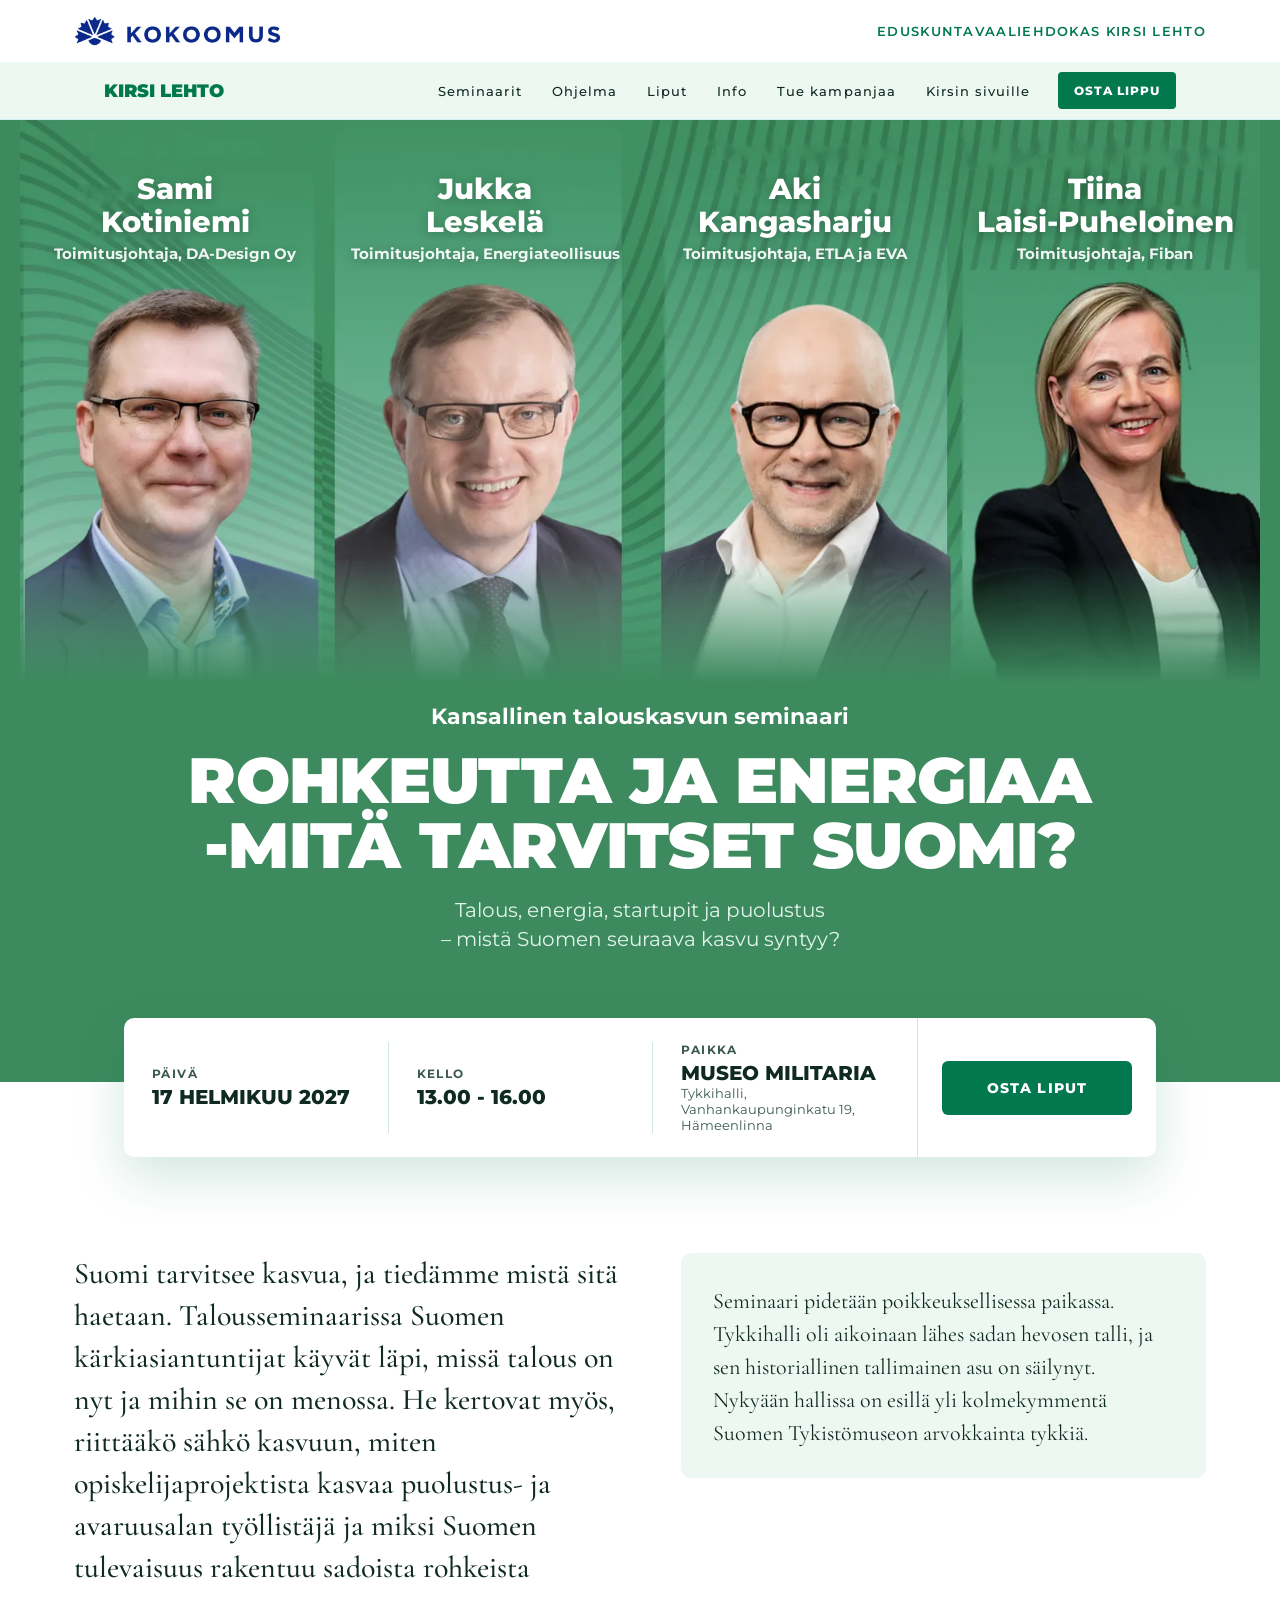
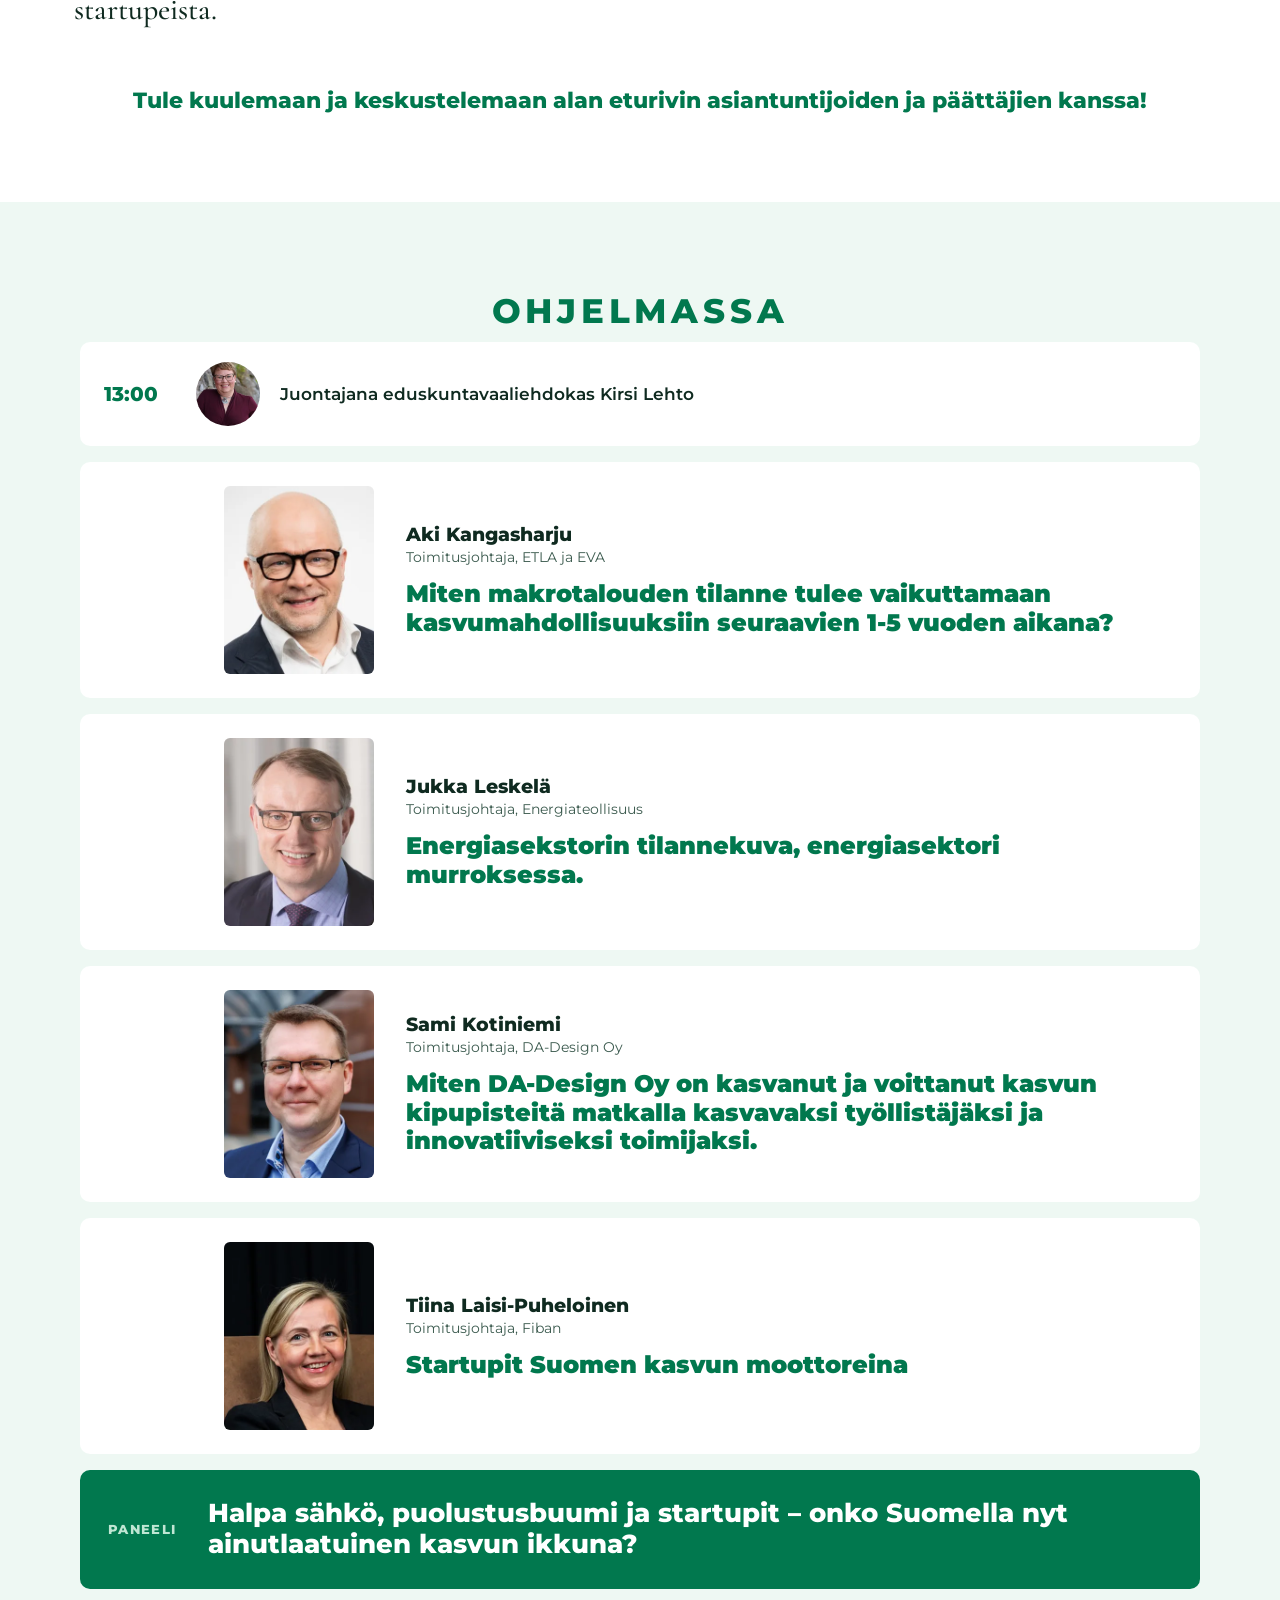
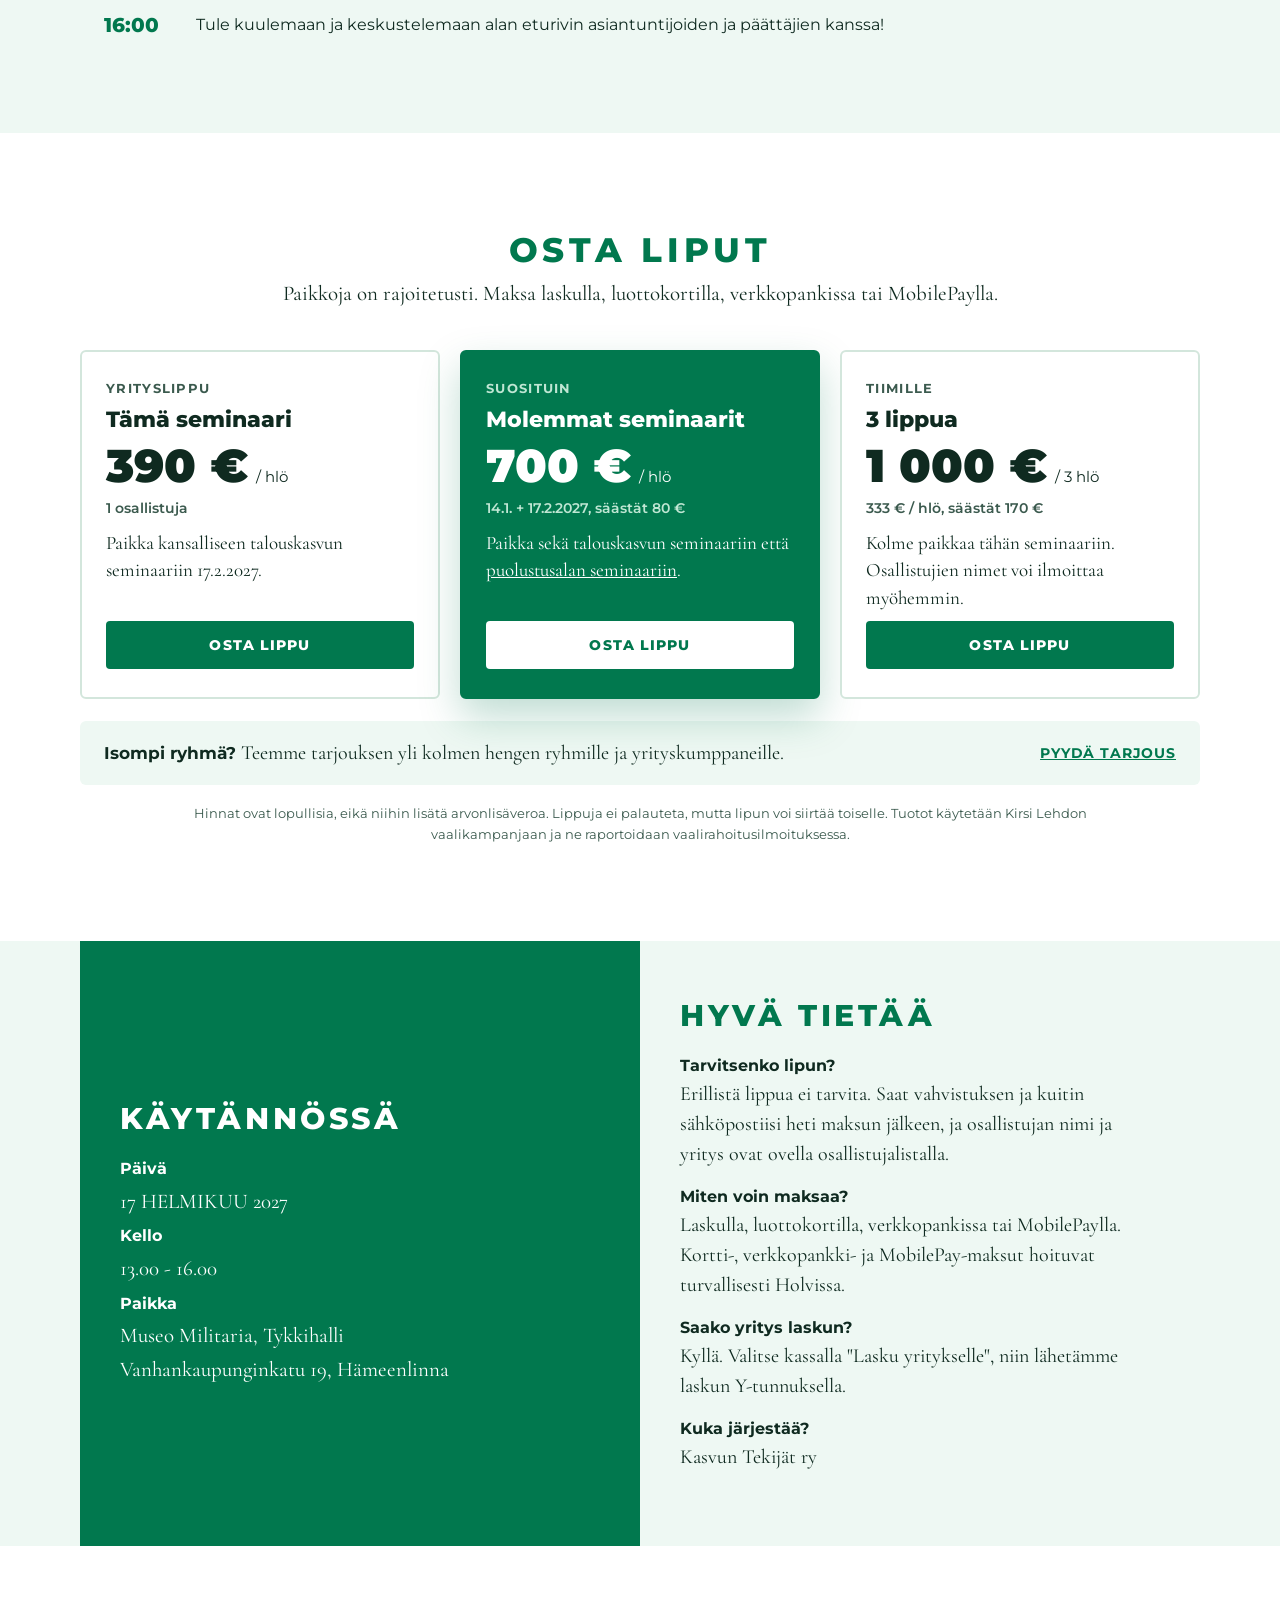
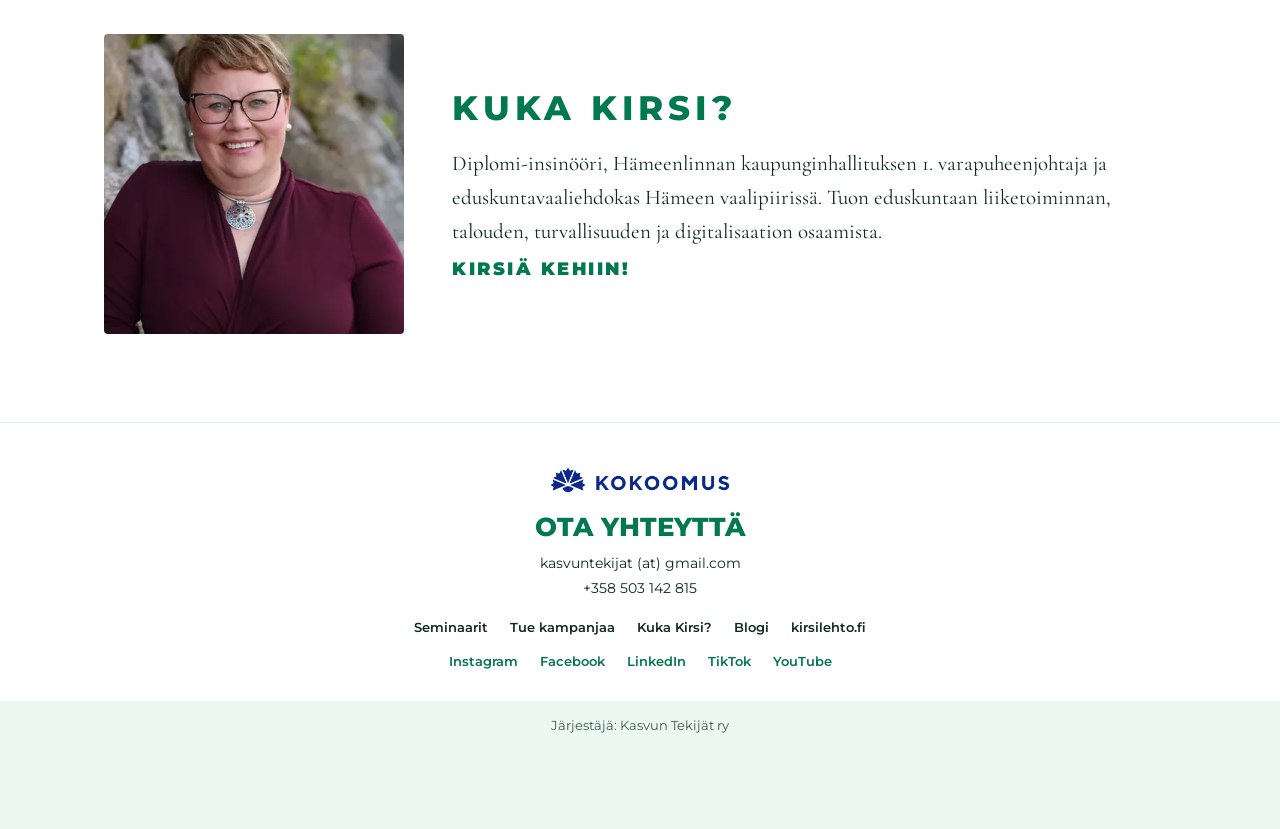
==== commit d39b3070: "Linkit toimivat molemmissa domaineissa, alatunnisteeseen Kirsin sivut ja some Co-Authored-By: Claude" ====
--- a/kasvu.html
+++ b/kasvu.html
@@ -47,20 +47,20 @@
 };
 </script>
 
-<link rel="stylesheet" href="kirsi.css?v=20261101j">
+<link rel="stylesheet" href="/kirsi.css?v=20261101k">
 </head>
 <body class="teema-kasvu">
 
-<div class="topline"><img class="logo" src="kuvat/kokoomus-logo.webp" alt="Kokoomus" width="207" height="30"><span>EDUSKUNTAVAALIEHDOKAS KIRSI LEHTO</span></div>
+<div class="topline"><img class="logo" src="/kuvat/kokoomus-logo.webp" alt="Kokoomus" width="207" height="30"><span>EDUSKUNTAVAALIEHDOKAS KIRSI LEHTO</span></div>
 <header class="navbar"><div class="wrap">
   <a class="brand" href="https://www.kirsilehto.fi/">KIRSI LEHTO</a>
-  <nav aria-label="Sivun osiot"><a href="./">Seminaarit</a><a href="#ohjelma">Ohjelma</a><a href="#liput">Liput</a><a href="#info">Info</a><a href="https://www.kirsilehto.fi/">Kirsin sivuille</a></nav>
+  <nav aria-label="Päävalikko"><a href="https://seminaarit.kirsilehto.fi/">Seminaarit</a><a href="#ohjelma" aria-current="page">Ohjelma</a><a href="#liput" aria-current="page">Liput</a><a href="#info" aria-current="page">Info</a><a href="https://tue.kirsilehto.fi/" aria-current="page">Tue kampanjaa</a><a href="https://www.kirsilehto.fi/" aria-current="page">Kirsin sivuille</a></nav>
   <button class="btn" data-osta="molemmat">Osta lippu</button>
 </div></header>
 
 <header class="hero hero-ad">
   <div class="ad">
-    <img src="kuvat/hero-kasvu.webp" alt="Sami Kotiniemi, Jukka Leskelä, Aki Kangasharju ja Tiina Laisi-Puheloinen" width="1600" height="726">
+    <img src="/kuvat/hero-kasvu.webp" alt="Sami Kotiniemi, Jukka Leskelä, Aki Kangasharju ja Tiina Laisi-Puheloinen" width="1600" height="726">
     <div class="names"><div class="n" style="--b:73%"><div class="lbl"><b>Sami<br>Kotiniemi</b><small>Toimitusjohtaja, DA-Design Oy</small></div></div><div class="n" style="--b:73%"><div class="lbl"><b>Jukka<br>Leskelä</b><small>Toimitusjohtaja, Energiateollisuus</small></div></div><div class="n" style="--b:73%"><div class="lbl"><b>Aki<br>Kangasharju</b><small>Toimitusjohtaja, ETLA ja EVA</small></div></div><div class="n" style="--b:73%"><div class="lbl"><b>Tiina<br>Laisi-Puheloinen</b><small>Toimitusjohtaja, Fiban</small></div></div></div>
   </div>
   <div class="hero-text"><div class="in">
@@ -94,12 +94,12 @@
   <div class="items">
     <div class="item host-row">
       <div class="t">13:00</div>
-      <img src="kuvat/kirsi.webp" alt="Kirsi Lehto">
+      <img src="/kuvat/kirsi.webp" alt="Kirsi Lehto">
       <div class="tx"><p>Juontajana eduskuntavaaliehdokas Kirsi Lehto</p></div>
     </div>
     <article class="talk lite">
       <div class="t"></div>
-      <img class="ph" src="kuvat/kangasharju.webp" alt="Aki Kangasharju">
+      <img class="ph" src="/kuvat/kangasharju.webp" alt="Aki Kangasharju">
       <div class="tx">
         <div><div class="nm">Aki Kangasharju</div><div class="ti">Toimitusjohtaja, ETLA ja EVA</div></div>
         <h3>Miten makrotalouden tilanne tulee vaikuttamaan kasvumahdollisuuksiin seuraavien 1-5 vuoden aikana?</h3>
@@ -107,7 +107,7 @@
     </article>
     <article class="talk lite">
       <div class="t"></div>
-      <img class="ph" src="kuvat/leskela.webp" alt="Jukka Leskelä">
+      <img class="ph" src="/kuvat/leskela.webp" alt="Jukka Leskelä">
       <div class="tx">
         <div><div class="nm">Jukka Leskelä</div><div class="ti">Toimitusjohtaja, Energiateollisuus</div></div>
         <h3>Energiasekstorin tilannekuva, energiasektori murroksessa.</h3>
@@ -115,7 +115,7 @@
     </article>
     <article class="talk lite">
       <div class="t"></div>
-      <img class="ph" src="kuvat/kotiniemi.webp" alt="Sami Kotiniemi">
+      <img class="ph" src="/kuvat/kotiniemi.webp" alt="Sami Kotiniemi">
       <div class="tx">
         <div><div class="nm">Sami Kotiniemi</div><div class="ti">Toimitusjohtaja, DA-Design Oy</div></div>
         <h3>Miten DA-Design Oy on kasvanut ja voittanut kasvun kipupisteitä matkalla kasvavaksi työllistäjäksi ja innovatiiviseksi toimijaksi.</h3>
@@ -123,7 +123,7 @@
     </article>
     <article class="talk lite">
       <div class="t"></div>
-      <img class="ph" src="kuvat/laisi-puheloinen.webp" alt="Tiina Laisi-Puheloinen">
+      <img class="ph" src="/kuvat/laisi-puheloinen.webp" alt="Tiina Laisi-Puheloinen">
       <div class="tx">
         <div><div class="nm">Tiina Laisi-Puheloinen</div><div class="ti">Toimitusjohtaja, Fiban</div></div>
         <h3>Startupit Suomen kasvun moottoreina</h3>
@@ -153,7 +153,7 @@
       <div class="k">SUOSITUIN</div><div class="n">Molemmat seminaarit</div>
       <div class="p"><b>700 €</b><span>/ hlö</span></div>
       <div class="note">14.1. + 17.2.2027, säästät 80 €</div>
-      <p>Paikka sekä talouskasvun seminaariin että <a href="puolustus" style="color:inherit">puolustusalan seminaariin</a>.</p>
+      <p>Paikka sekä talouskasvun seminaariin että <a href="https://seminaarit.kirsilehto.fi/puolustus" style="color:inherit">puolustusalan seminaariin</a>.</p>
       <button class="btn" data-osta="molemmat">Osta lippu</button>
     </div>
     <div class="card">
@@ -190,7 +190,7 @@
 </div></section>
 
 <section class="host">
-  <img src="kuvat/kirsi.webp" alt="Kirsi Lehto">
+  <img src="/kuvat/kirsi.webp" alt="Kirsi Lehto">
   <div>
     <h2 class="h2" style="text-align:left">Kuka Kirsi?</h2>
     <p>Diplomi-insinööri, Hämeenlinnan kaupunginhallituksen 1. varapuheenjohtaja ja eduskuntavaaliehdokas Hämeen vaalipiirissä. Tuon eduskuntaan liiketoiminnan, talouden, turvallisuuden ja digitalisaation osaamista.</p>
@@ -199,9 +199,15 @@
 </section>
 
 <footer>
-  <img class="flogo" src="kuvat/kokoomus-logo.webp" alt="Kokoomus" width="180" height="26">
+  <img class="flogo" src="/kuvat/kokoomus-logo.webp" alt="Kokoomus" width="180" height="26">
   <div class="t">OTA YHTEYTTÄ</div>
   <p>kasvuntekijat (at) gmail.com<br>+358 503 142 815</p>
+  <nav class="flinks" aria-label="Lisää">
+    <a href="https://seminaarit.kirsilehto.fi/">Seminaarit</a><a href="https://tue.kirsilehto.fi/">Tue kampanjaa</a><a href="https://www.kirsilehto.fi/henkil%C3%B6kuva">Kuka Kirsi?</a><a href="https://www.kirsilehto.fi/blogi">Blogi</a><a href="https://www.kirsilehto.fi/">kirsilehto.fi</a>
+  </nav>
+  <nav class="social" aria-label="Kirsi somessa">
+    <a href="https://www.instagram.com/kirsilehto_/">Instagram</a><a href="https://www.facebook.com/kirsi.lehto.valtuutettu/">Facebook</a><a href="https://www.linkedin.com/in/kalehto/">LinkedIn</a><a href="https://www.tiktok.com/@kirsi_lehto">TikTok</a><a href="https://www.youtube.com/channel/UCOWS9ou9xxI2nfaeAGGEpRg">YouTube</a>
+  </nav>
 </footer>
 <div class="org">Järjestäjä: Kasvun Tekijät ry</div>
 
@@ -272,6 +278,6 @@
   </div>
 </dialog>
 
-<script src="kassa.js?v=20261101j"></script>
+<script src="/kassa.js?v=20261101k"></script>
 </body>
 </html>
--- a/kirsi.css
+++ b/kirsi.css
@@ -531,3 +531,9 @@
 .sem-top.hero-ad img{aspect-ratio:1600/637;height:auto;object-fit:cover;object-position:center top;border-radius:0}
 .sem.teema-kasvu .sem-top.hero-ad .lbl{bottom:68%}
 .sem:not(.teema-kasvu) .sem-top.hero-ad .lbl{bottom:74%}
+
+/* Alatunnisteen linkit */
+footer .flinks,footer .social{display:flex;flex-wrap:wrap;justify-content:center;gap:6px 22px;margin-top:18px;font-size:13px;font-weight:600}
+footer .flinks a,footer .social a{color:var(--ink);text-decoration:none}
+footer .social a{color:var(--a)}
+footer a:hover{text-decoration:underline}
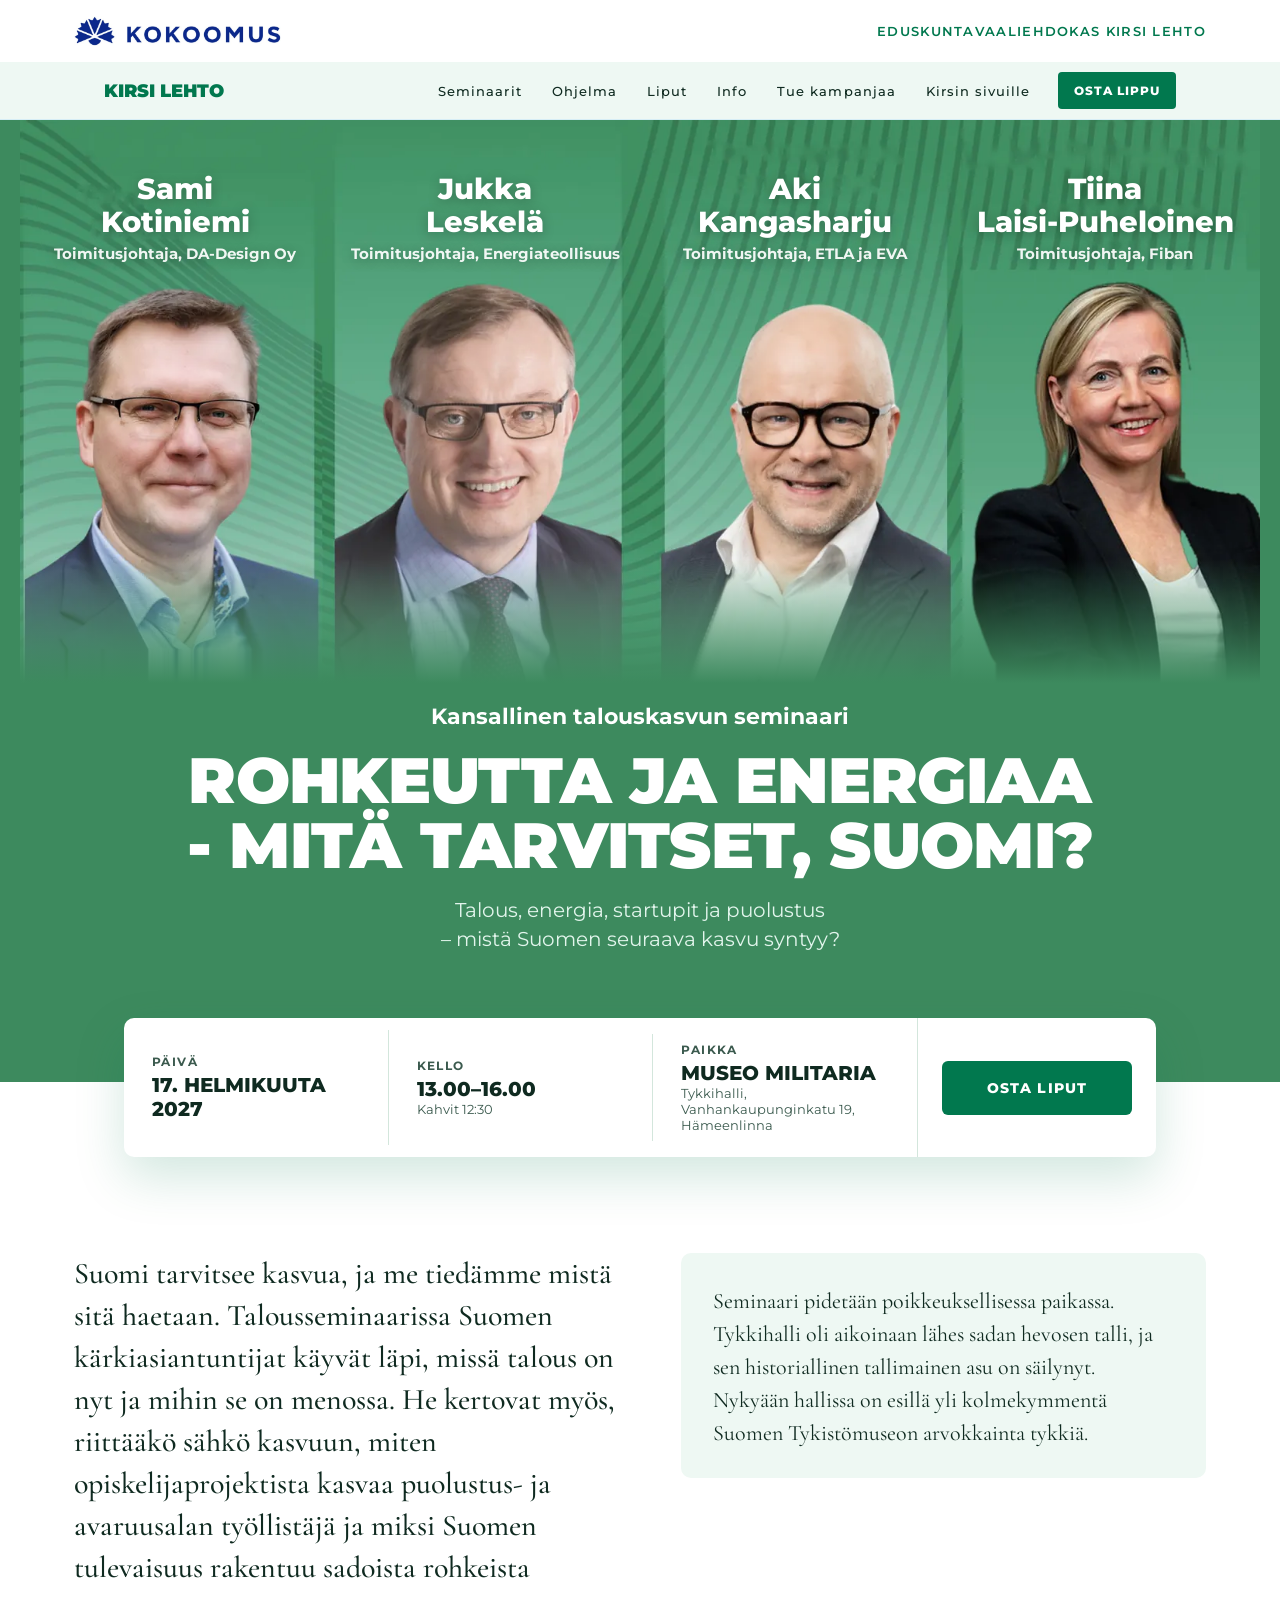
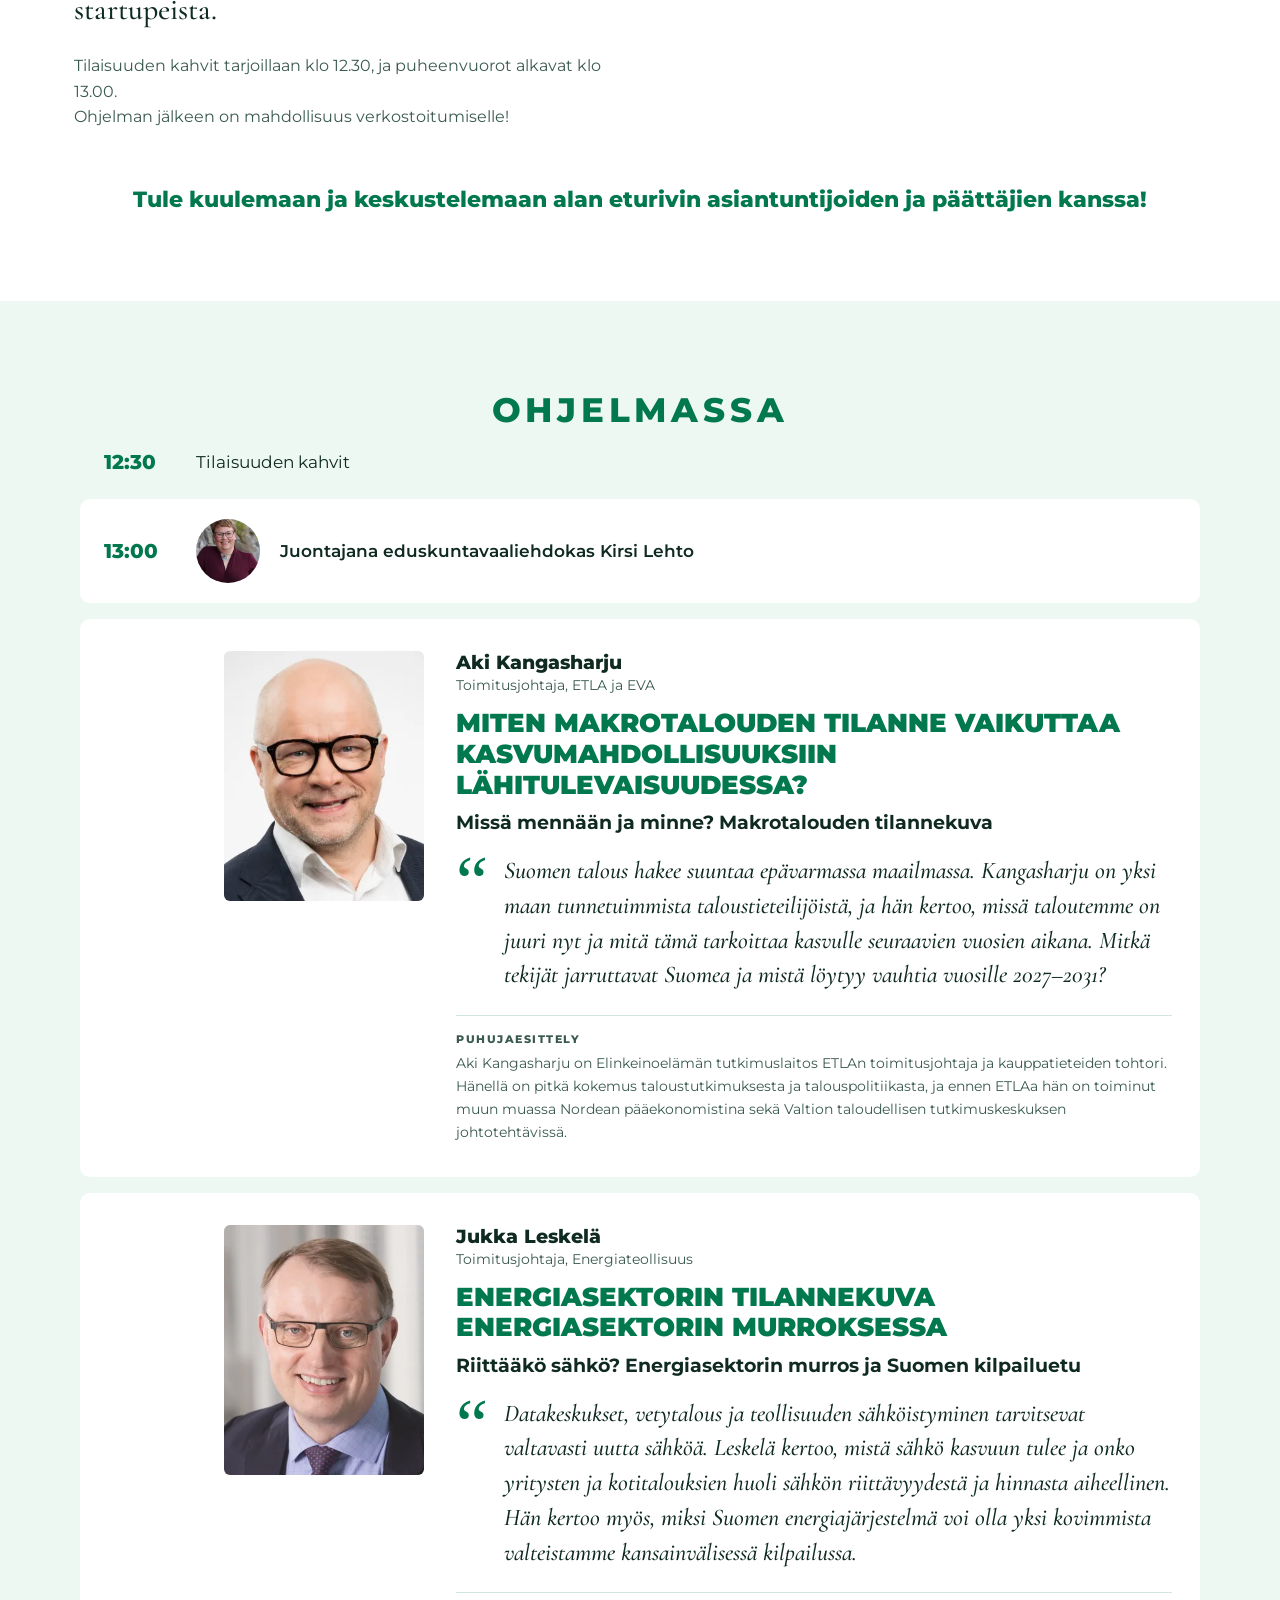
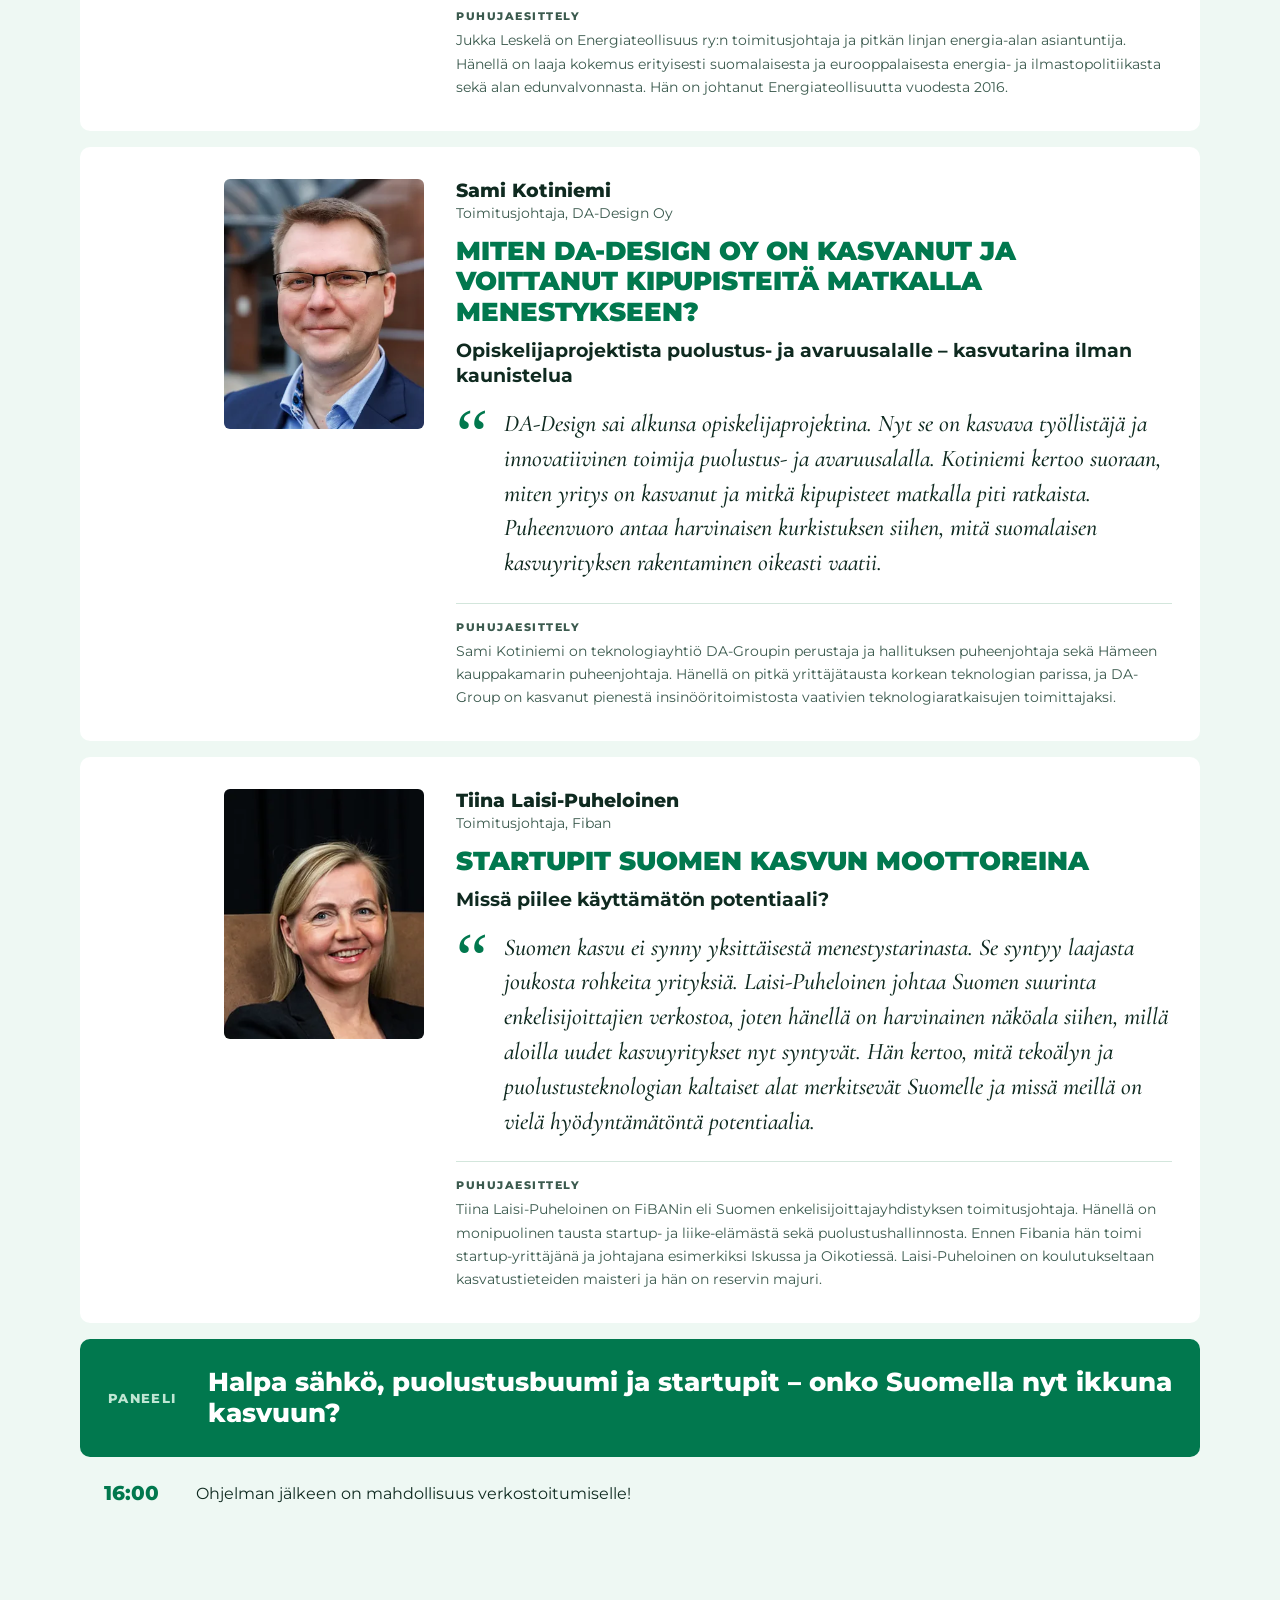
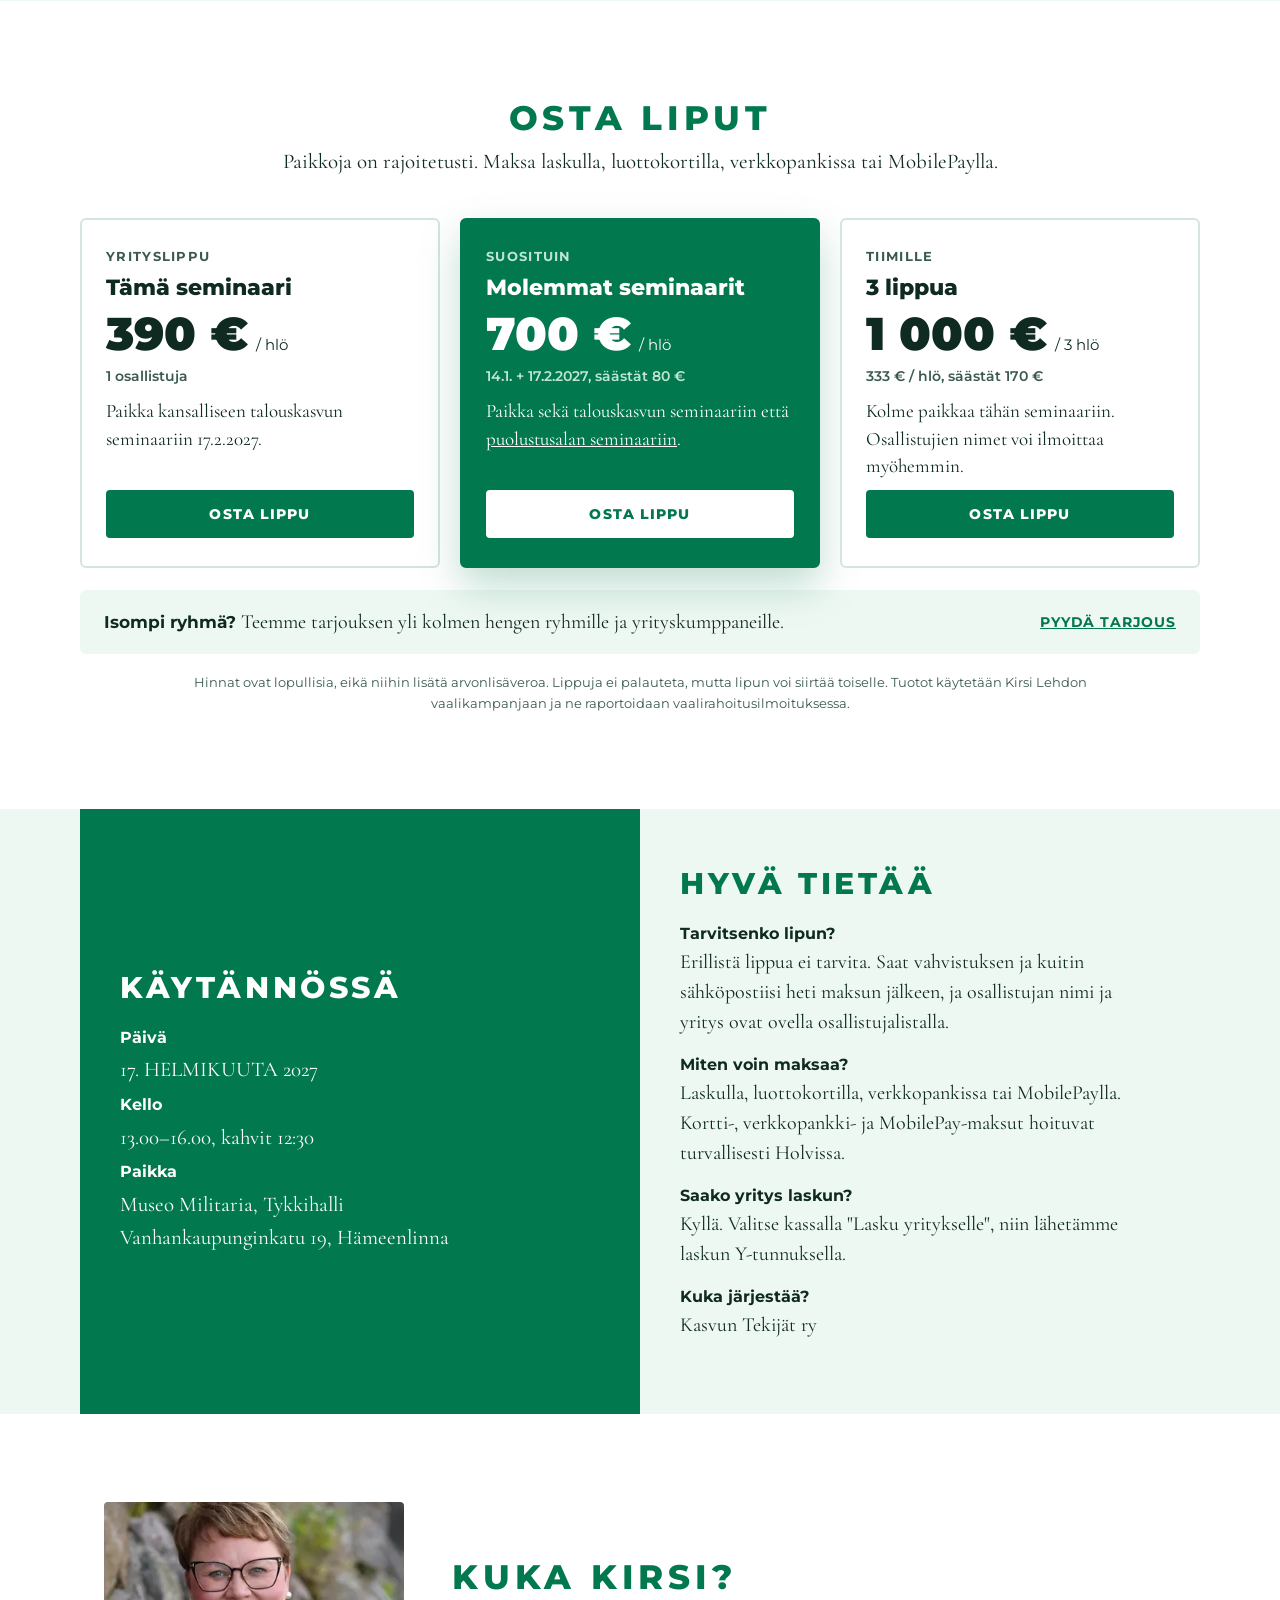
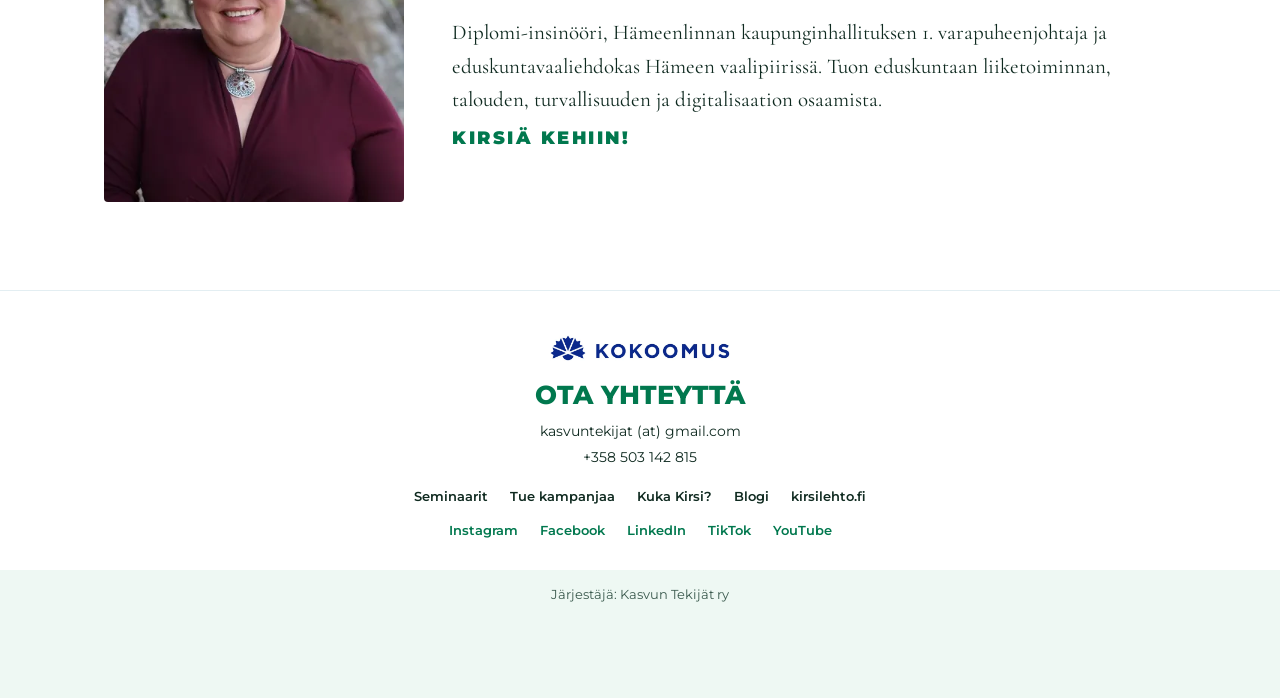
==== commit 3fe02bdd: "Kasvuseminaarin lopulliset tekstit, puhujakorjaukset ja myyjien lomake - Kasvusivu: puheenvuorot, si" ====
--- a/kasvu.html
+++ b/kasvu.html
@@ -3,7 +3,7 @@
 <head>
 <meta charset="utf-8">
 <meta name="viewport" content="width=device-width, initial-scale=1">
-<title>Rohkeutta ja energiaa – mitä tarvitset Suomi? | Kansallinen talouskasvun seminaari 17.2.2027</title>
+<title>Rohkeutta ja energiaa – mitä tarvitset, Suomi? | Kansallinen talouskasvun seminaari 17.2.2027</title>
 <meta name="description" content="Kansallinen talouskasvun seminaari 17.2.2027 klo 13–16, Museo Militaria, Hämeenlinna. Puhujina Sami Kotiniemi, Jukka Leskelä, Aki Kangasharju ja Tiina Laisi-Puheloinen. Osta liput.">
 <meta name="robots" content="index, follow, max-image-preview:large">
 <link rel="canonical" href="https://seminaarit.kirsilehto.fi/kasvu">
@@ -14,7 +14,7 @@
 <meta property="og:type" content="website">
 <meta property="og:locale" content="fi_FI">
 <meta property="og:site_name" content="Kirsi Lehto – eduskuntavaalit 2027">
-<meta property="og:title" content="Rohkeutta ja energiaa – mitä tarvitset Suomi? Kansallinen talouskasvun seminaari 17.2.2027">
+<meta property="og:title" content="Rohkeutta ja energiaa – mitä tarvitset, Suomi? Kansallinen talouskasvun seminaari 17.2.2027">
 <meta property="og:description" content="Talous, energia, startupit ja puolustus – mistä Suomen seuraava kasvu syntyy? Kotiniemi, Leskelä, Kangasharju ja Laisi-Puheloinen. Museo Militaria, Hämeenlinna.">
 <meta property="og:url" content="https://seminaarit.kirsilehto.fi/kasvu">
 <meta property="og:image" content="https://seminaarit.kirsilehto.fi/kuvat/og-kasvu.jpg">
@@ -22,12 +22,12 @@
 <meta property="og:image:type" content="image/jpeg">
 <meta property="og:image:width" content="1200">
 <meta property="og:image:height" content="630">
-<meta property="og:image:alt" content="Sami Kotiniemi, Jukka Leskelä, Aki Kangasharju ja Tiina Laisi-Puheloinen: Rohkeutta ja energiaa – mitä tarvitset Suomi?">
+<meta property="og:image:alt" content="Sami Kotiniemi, Jukka Leskelä, Aki Kangasharju ja Tiina Laisi-Puheloinen: Rohkeutta ja energiaa – mitä tarvitset, Suomi?">
 <meta name="twitter:card" content="summary_large_image">
-<meta name="twitter:title" content="Rohkeutta ja energiaa – mitä tarvitset Suomi? Kansallinen talouskasvun seminaari 17.2.2027">
+<meta name="twitter:title" content="Rohkeutta ja energiaa – mitä tarvitset, Suomi? Kansallinen talouskasvun seminaari 17.2.2027">
 <meta name="twitter:description" content="Talous, energia, startupit ja puolustus – mistä Suomen seuraava kasvu syntyy? Kotiniemi, Leskelä, Kangasharju ja Laisi-Puheloinen. Museo Militaria, Hämeenlinna.">
 <meta name="twitter:image" content="https://seminaarit.kirsilehto.fi/kuvat/og-kasvu.jpg">
-<script type="application/ld+json">{"@context": "https://schema.org", "@type": "Event", "name": "Kansallinen talouskasvun seminaari: Rohkeutta ja energiaa -mitä tarvitset Suomi?", "description": "Talous, energia, startupit ja puolustus – mistä Suomen seuraava kasvu syntyy?", "startDate": "2027-02-17T13:00:00+02:00", "endDate": "2027-02-17T16:00:00+02:00", "eventStatus": "https://schema.org/EventScheduled", "eventAttendanceMode": "https://schema.org/OfflineEventAttendanceMode", "location": {"@type": "Place", "name": "Museo Militaria, Tykkihalli", "address": {"@type": "PostalAddress", "streetAddress": "Vanhankaupunginkatu 19", "addressLocality": "Hämeenlinna", "postalCode": "13100", "addressCountry": "FI"}}, "image": ["https://seminaarit.kirsilehto.fi/kuvat/og-kasvu.jpg"], "organizer": {"@type": "Organization", "name": "Kasvun Tekijät ry", "url": "https://seminaarit.kirsilehto.fi/"}, "inLanguage": "fi", "performer": [{"@type": "Person", "name": "Sami Kotiniemi"}, {"@type": "Person", "name": "Jukka Leskelä"}, {"@type": "Person", "name": "Aki Kangasharju"}, {"@type": "Person", "name": "Tiina Laisi-Puheloinen"}, {"@type": "Person", "name": "Kirsi Lehto"}], "offers": [{"@type": "Offer", "name": "Yrityslippu", "price": "390", "priceCurrency": "EUR", "availability": "https://schema.org/InStock", "url": "https://seminaarit.kirsilehto.fi/kasvu#liput", "validFrom": "2026-11-01T00:00:00+02:00"}, {"@type": "Offer", "name": "Molemmat seminaarit", "price": "700", "priceCurrency": "EUR", "availability": "https://schema.org/InStock", "url": "https://seminaarit.kirsilehto.fi/kasvu#liput", "validFrom": "2026-11-01T00:00:00+02:00"}, {"@type": "Offer", "name": "3 lippua", "price": "1000", "priceCurrency": "EUR", "availability": "https://schema.org/InStock", "url": "https://seminaarit.kirsilehto.fi/kasvu#liput", "validFrom": "2026-11-01T00:00:00+02:00"}], "url": "https://seminaarit.kirsilehto.fi/kasvu"}</script>
+<script type="application/ld+json">{"@context": "https://schema.org", "@type": "Event", "name": "Kansallinen talouskasvun seminaari: Rohkeutta ja energiaa - mitä tarvitset, Suomi?", "description": "Talous, energia, startupit ja puolustus – mistä Suomen seuraava kasvu syntyy?", "startDate": "2027-02-17T13:00:00+02:00", "endDate": "2027-02-17T16:00:00+02:00", "eventStatus": "https://schema.org/EventScheduled", "eventAttendanceMode": "https://schema.org/OfflineEventAttendanceMode", "location": {"@type": "Place", "name": "Museo Militaria, Tykkihalli", "address": {"@type": "PostalAddress", "streetAddress": "Vanhankaupunginkatu 19", "addressLocality": "Hämeenlinna", "postalCode": "13100", "addressCountry": "FI"}}, "image": ["https://seminaarit.kirsilehto.fi/kuvat/og-kasvu.jpg"], "organizer": {"@type": "Organization", "name": "Kasvun Tekijät ry", "url": "https://seminaarit.kirsilehto.fi/"}, "inLanguage": "fi", "performer": [{"@type": "Person", "name": "Sami Kotiniemi"}, {"@type": "Person", "name": "Jukka Leskelä"}, {"@type": "Person", "name": "Aki Kangasharju"}, {"@type": "Person", "name": "Tiina Laisi-Puheloinen"}, {"@type": "Person", "name": "Kirsi Lehto"}], "offers": [{"@type": "Offer", "name": "Yrityslippu", "price": "390", "priceCurrency": "EUR", "availability": "https://schema.org/InStock", "url": "https://seminaarit.kirsilehto.fi/kasvu#liput", "validFrom": "2026-11-01T00:00:00+02:00"}, {"@type": "Offer", "name": "Molemmat seminaarit", "price": "700", "priceCurrency": "EUR", "availability": "https://schema.org/InStock", "url": "https://seminaarit.kirsilehto.fi/kasvu#liput", "validFrom": "2026-11-01T00:00:00+02:00"}, {"@type": "Offer", "name": "3 lippua", "price": "1000", "priceCurrency": "EUR", "availability": "https://schema.org/InStock", "url": "https://seminaarit.kirsilehto.fi/kasvu#liput", "validFrom": "2026-11-01T00:00:00+02:00"}], "url": "https://seminaarit.kirsilehto.fi/kasvu"}</script>
 <link rel="preconnect" href="https://fonts.googleapis.com">
 <link rel="preconnect" href="https://fonts.gstatic.com" crossorigin>
 <link href="https://fonts.googleapis.com/css2?family=Montserrat:wght@400;500;600;700;800;900&family=Cormorant+Garamond:wght@400;500;600&display=swap" rel="stylesheet">
@@ -47,7 +47,7 @@
 };
 </script>
 
-<link rel="stylesheet" href="/kirsi.css?v=20261101k">
+<link rel="stylesheet" href="/kirsi.css?v=20261101m">
 </head>
 <body class="teema-kasvu">
 
@@ -65,14 +65,14 @@
   </div>
   <div class="hero-text"><div class="in">
     <p class="kicker">Kansallinen talouskasvun seminaari</p>
-    <h1>Rohkeutta ja energiaa<br>-mitä tarvitset Suomi?</h1>
+    <h1>Rohkeutta ja energiaa<br>- mitä tarvitset, Suomi?</h1>
     <p class="sub">Talous, energia, startupit ja puolustus<br>– mistä Suomen seuraava kasvu syntyy?</p>
   </div></div>
 </header>
 
 <div class="factcard"><div class="in">
-  <div class="f"><small>PÄIVÄ</small><b>17 HELMIKUU 2027</b></div>
-  <div class="f"><small>KELLO</small><b>13.00 - 16.00</b></div>
+  <div class="f"><small>PÄIVÄ</small><b>17. HELMIKUUTA 2027</b></div>
+  <div class="f"><small>KELLO</small><b>13.00–16.00</b><span>Kahvit 12:30</span></div>
   <div class="f"><small>PAIKKA</small><b>MUSEO MILITARIA</b><span>Tykkihalli, Vanhankaupunginkatu 19, Hämeenlinna</span></div>
   <div class="go"><button class="btn" data-osta="molemmat">Osta liput</button></div>
 </div></div>
@@ -80,7 +80,8 @@
 <section class="intro2">
   <div class="cols">
     <div>
-      <p class="lead">Suomi tarvitsee kasvua, ja tiedämme mistä sitä haetaan. Talousseminaarissa Suomen kärkiasiantuntijat käyvät läpi, missä talous on nyt ja mihin se on menossa. He kertovat myös, riittääkö sähkö kasvuun, miten opiskelijaprojektista kasvaa puolustus- ja avaruusalan työllistäjä ja miksi Suomen tulevaisuus rakentuu sadoista rohkeista startupeista.</p>
+      <p class="lead">Suomi tarvitsee kasvua, ja me tiedämme mistä sitä haetaan. Talousseminaarissa Suomen kärkiasiantuntijat käyvät läpi, missä talous on nyt ja mihin se on menossa. He kertovat myös, riittääkö sähkö kasvuun, miten opiskelijaprojektista kasvaa puolustus- ja avaruusalan työllistäjä ja miksi Suomen tulevaisuus rakentuu sadoista rohkeista startupeista.</p>
+        <p class="meta">Tilaisuuden kahvit tarjoillaan klo 12.30, ja puheenvuorot alkavat klo 13.00.<br>Ohjelman jälkeen on mahdollisuus verkostoitumiselle!</p>
     </div>
     <div class="box">
       <p>Seminaari pidetään poikkeuksellisessa paikassa. Tykkihalli oli aikoinaan lähes sadan hevosen talli, ja sen historiallinen tallimainen asu on säilynyt. Nykyään hallissa on esillä yli kolmekymmentä Suomen Tykistömuseon arvokkainta tykkiä.</p>
@@ -92,49 +93,62 @@
 <section class="program" id="ohjelma">
   <h2 class="h2">Ohjelmassa</h2>
   <div class="items">
-    <div class="item host-row">
-      <div class="t">13:00</div>
-      <img src="/kuvat/kirsi.webp" alt="Kirsi Lehto">
-      <div class="tx"><p>Juontajana eduskuntavaaliehdokas Kirsi Lehto</p></div>
-    </div>
-    <article class="talk lite">
-      <div class="t"></div>
-      <img class="ph" src="/kuvat/kangasharju.webp" alt="Aki Kangasharju">
-      <div class="tx">
-        <div><div class="nm">Aki Kangasharju</div><div class="ti">Toimitusjohtaja, ETLA ja EVA</div></div>
-        <h3>Miten makrotalouden tilanne tulee vaikuttamaan kasvumahdollisuuksiin seuraavien 1-5 vuoden aikana?</h3>
-      </div>
-    </article>
-    <article class="talk lite">
-      <div class="t"></div>
-      <img class="ph" src="/kuvat/leskela.webp" alt="Jukka Leskelä">
-      <div class="tx">
-        <div><div class="nm">Jukka Leskelä</div><div class="ti">Toimitusjohtaja, Energiateollisuus</div></div>
-        <h3>Energiasekstorin tilannekuva, energiasektori murroksessa.</h3>
-      </div>
-    </article>
-    <article class="talk lite">
-      <div class="t"></div>
-      <img class="ph" src="/kuvat/kotiniemi.webp" alt="Sami Kotiniemi">
-      <div class="tx">
-        <div><div class="nm">Sami Kotiniemi</div><div class="ti">Toimitusjohtaja, DA-Design Oy</div></div>
-        <h3>Miten DA-Design Oy on kasvanut ja voittanut kasvun kipupisteitä matkalla kasvavaksi työllistäjäksi ja innovatiiviseksi toimijaksi.</h3>
-      </div>
-    </article>
-    <article class="talk lite">
-      <div class="t"></div>
-      <img class="ph" src="/kuvat/laisi-puheloinen.webp" alt="Tiina Laisi-Puheloinen">
-      <div class="tx">
-        <div><div class="nm">Tiina Laisi-Puheloinen</div><div class="ti">Toimitusjohtaja, Fiban</div></div>
-        <h3>Startupit Suomen kasvun moottoreina</h3>
-      </div>
-    </article>
-    <article class="item panel">
-      <div class="t who">PANEELI</div>
-      <div class="tx">
-        <h3>Halpa sähkö, puolustusbuumi ja startupit – onko Suomella nyt ainutlaatuinen kasvun ikkuna?</h3></div>
-    </article>
-    <div class="end"><div class="t">16:00</div><div>Tule kuulemaan ja keskustelemaan alan eturivin asiantuntijoiden ja päättäjien kanssa!</div></div>
+    <div class="item coffee"><div class="t">12:30</div><p>Tilaisuuden kahvit</p></div>
+        <div class="item host-row">
+          <div class="t">13:00</div>
+          <img src="/kuvat/kirsi.webp" alt="Kirsi Lehto">
+          <div class="tx"><p>Juontajana eduskuntavaaliehdokas Kirsi Lehto</p></div>
+        </div>
+        <article class="talk">
+          <div class="t"></div>
+          <img class="ph" src="/kuvat/kangasharju.webp" alt="Aki Kangasharju">
+          <div class="tx">
+            <div><div class="nm">Aki Kangasharju</div><div class="ti">Toimitusjohtaja, ETLA ja EVA</div></div>
+            <h3>Miten makrotalouden tilanne vaikuttaa kasvumahdollisuuksiin lähitulevaisuudessa?</h3>
+            <p class="st">Missä mennään ja minne? Makrotalouden tilannekuva</p>
+            <blockquote class="quote"><p>Suomen talous hakee suuntaa epävarmassa maailmassa. Kangasharju on yksi maan tunnetuimmista taloustieteilijöistä, ja hän kertoo, missä taloutemme on juuri nyt ja mitä tämä tarkoittaa kasvulle seuraavien vuosien aikana. Mitkä tekijät jarruttavat Suomea ja mistä löytyy vauhtia vuosille 2027–2031?</p></blockquote>
+            <div class="bio"><div class="lb">Puhujaesittely</div><p>Aki Kangasharju on Elinkeinoelämän tutkimuslaitos ETLAn toimitusjohtaja ja kauppatieteiden tohtori. Hänellä on pitkä kokemus taloustutkimuksesta ja talouspolitiikasta, ja ennen ETLAa hän on toiminut muun muassa Nordean pääekonomistina sekä Valtion taloudellisen tutkimuskeskuksen johtotehtävissä.</p></div>
+          </div>
+        </article>
+        <article class="talk">
+          <div class="t"></div>
+          <img class="ph" src="/kuvat/leskela.webp" alt="Jukka Leskelä">
+          <div class="tx">
+            <div><div class="nm">Jukka Leskelä</div><div class="ti">Toimitusjohtaja, Energiateollisuus</div></div>
+            <h3>Energiasektorin tilannekuva energiasektorin murroksessa</h3>
+            <p class="st">Riittääkö sähkö? Energiasektorin murros ja Suomen kilpailuetu</p>
+            <blockquote class="quote"><p>Datakeskukset, vetytalous ja teollisuuden sähköistyminen tarvitsevat valtavasti uutta sähköä. Leskelä kertoo, mistä sähkö kasvuun tulee ja onko yritysten ja kotitalouksien huoli sähkön riittävyydestä ja hinnasta aiheellinen. Hän kertoo myös, miksi Suomen energiajärjestelmä voi olla yksi kovimmista valteistamme kansainvälisessä kilpailussa.</p></blockquote>
+            <div class="bio"><div class="lb">Puhujaesittely</div><p>Jukka Leskelä on Energiateollisuus ry:n toimitusjohtaja ja pitkän linjan energia-alan asiantuntija. Hänellä on laaja kokemus erityisesti suomalaisesta ja eurooppalaisesta energia- ja ilmastopolitiikasta sekä alan edunvalvonnasta. Hän on johtanut Energiateollisuutta vuodesta 2016.</p></div>
+          </div>
+        </article>
+        <article class="talk">
+          <div class="t"></div>
+          <img class="ph" src="/kuvat/kotiniemi.webp" alt="Sami Kotiniemi">
+          <div class="tx">
+            <div><div class="nm">Sami Kotiniemi</div><div class="ti">Toimitusjohtaja, DA-Design Oy</div></div>
+            <h3>Miten DA-Design Oy on kasvanut ja voittanut kipupisteitä matkalla menestykseen?</h3>
+            <p class="st">Opiskelijaprojektista puolustus- ja avaruusalalle – kasvutarina ilman kaunistelua</p>
+            <blockquote class="quote"><p>DA-Design sai alkunsa opiskelijaprojektina. Nyt se on kasvava työllistäjä ja innovatiivinen toimija puolustus- ja avaruusalalla. Kotiniemi kertoo suoraan, miten yritys on kasvanut ja mitkä kipupisteet matkalla piti ratkaista. Puheenvuoro antaa harvinaisen kurkistuksen siihen, mitä suomalaisen kasvuyrityksen rakentaminen oikeasti vaatii.</p></blockquote>
+            <div class="bio"><div class="lb">Puhujaesittely</div><p>Sami Kotiniemi on teknologiayhtiö DA-Groupin perustaja ja hallituksen puheenjohtaja sekä Hämeen kauppakamarin puheenjohtaja. Hänellä on pitkä yrittäjätausta korkean teknologian parissa, ja DA-Group on kasvanut pienestä insinööritoimistosta vaativien teknologiaratkaisujen toimittajaksi.</p></div>
+          </div>
+        </article>
+        <article class="talk">
+          <div class="t"></div>
+          <img class="ph" src="/kuvat/laisi-puheloinen.webp" alt="Tiina Laisi-Puheloinen">
+          <div class="tx">
+            <div><div class="nm">Tiina Laisi-Puheloinen</div><div class="ti">Toimitusjohtaja, Fiban</div></div>
+            <h3>Startupit Suomen kasvun moottoreina</h3>
+            <p class="st">Missä piilee käyttämätön potentiaali?</p>
+            <blockquote class="quote"><p>Suomen kasvu ei synny yksittäisestä menestystarinasta. Se syntyy laajasta joukosta rohkeita yrityksiä. Laisi-Puheloinen johtaa Suomen suurinta enkelisijoittajien verkostoa, joten hänellä on harvinainen näköala siihen, millä aloilla uudet kasvuyritykset nyt syntyvät. Hän kertoo, mitä tekoälyn ja puolustusteknologian kaltaiset alat merkitsevät Suomelle ja missä meillä on vielä hyödyntämätöntä potentiaalia.</p></blockquote>
+            <div class="bio"><div class="lb">Puhujaesittely</div><p>Tiina Laisi-Puheloinen on FiBANin eli Suomen enkelisijoittajayhdistyksen toimitusjohtaja. Hänellä on monipuolinen tausta startup- ja liike-elämästä sekä puolustushallinnosta. Ennen Fibania hän toimi startup-yrittäjänä ja johtajana esimerkiksi Iskussa ja Oikotiessä. Laisi-Puheloinen on koulutukseltaan kasvatustieteiden maisteri ja hän on reservin majuri.</p></div>
+          </div>
+        </article>
+        <article class="item panel">
+          <div class="t who">PANEELI</div>
+          <div class="tx">
+            <h3>Halpa sähkö, puolustusbuumi ja startupit – onko Suomella nyt ikkuna kasvuun?</h3></div>
+        </article>
+        <div class="end"><div class="t">16:00</div><div>Ohjelman jälkeen on mahdollisuus verkostoitumiselle!</div></div>
   </div>
 </section>
 
@@ -174,8 +188,8 @@
 <section class="info" id="info"><div class="wrap">
   <div class="l">
     <div class="ttl">KÄYTÄNNÖSSÄ</div>
-    <p><strong>Päivä</strong><br>17 HELMIKUU 2027<br>
-       <strong>Kello</strong><br>13.00 - 16.00<br>
+    <p><strong>Päivä</strong><br>17. HELMIKUUTA 2027<br>
+       <strong>Kello</strong><br>13.00–16.00, kahvit 12:30<br>
        <strong>Paikka</strong><br>Museo Militaria, Tykkihalli<br>Vanhankaupunginkatu 19, Hämeenlinna</p>
   </div>
   <div class="r">
@@ -220,7 +234,7 @@
 <dialog class="kassa" id="kassa" aria-labelledby="k-title">
   <div class="k-head">
     <div class="row">
-      <div><small>KANSALLINEN TALOUSKASVUN SEMINAARI</small><h2 id="k-title">Rohkeutta ja energiaa – mitä tarvitset Suomi?</h2></div>
+      <div><small>KANSALLINEN TALOUSKASVUN SEMINAARI</small><h2 id="k-title">Rohkeutta ja energiaa – mitä tarvitset, Suomi?</h2></div>
       <button class="k-x" aria-label="Sulje" data-sulje>×</button>
     </div>
     <div class="meta">17.2.2027 klo 13.00–16.00, Museo Militaria, Tykkihalli, Hämeenlinna</div>
@@ -252,7 +266,7 @@
       <label>Yrityksen nimi<input name="yritys" autocomplete="organization"></label>
       <label>Y-tunnus<input name="ytunnus" placeholder="1234567-8" pattern="\d{7}-\d"></label>
       <label class="full">Verkkolaskuosoite tai laskutussähköposti<input name="laskutusosoite"></label>
-      <label class="full">Yhteyshenkilön sähköposti (liput lähetetään tähän)<input type="email" name="email" autocomplete="email"></label>
+      <label class="full">Yhteyshenkilön sähköposti<input type="email" name="email" autocomplete="email"></label>
       <label class="full">Osallistujien nimet <span class="opt-note">voi täydentää myöhemmin</span><textarea name="osallistujat" rows="2"></textarea></label>
     </div>
 
@@ -272,12 +286,12 @@
 
   <div class="done" role="status">
     <div class="ic" aria-hidden="true"></div>
-    <h3>Kiitos, paikat on varattu</h3>
-    <p>Lähetämme laskun 1–2 arkipäivän kuluessa. Liput tulevat yhteyshenkilön sähköpostiin, kun lasku on lähetetty.</p>
+    <h3>Kiitos, laskupyyntö on vastaanotettu</h3>
+    <p>Vahvistus on matkalla yhteyshenkilön sähköpostiin. Lähetämme laskun 1–2 arkipäivän kuluessa. Erillistä lippua ei tarvita: osallistujat ovat ovella osallistujalistalla.</p>
     <button class="btn" data-sulje>Sulje</button>
   </div>
 </dialog>
 
-<script src="/kassa.js?v=20261101k"></script>
+<script src="/kassa.js?v=20261101m"></script>
 </body>
 </html>
--- a/kirsi.css
+++ b/kirsi.css
@@ -362,6 +362,7 @@
 .talk .ti{font-family:var(--sans);font-size:14px;color:var(--muted);margin-top:2px}
 .talk h3{margin:0;font-family:var(--sans);font-weight:900;font-size:26px;line-height:1.18;text-transform:uppercase;color:var(--a)}
 .talk.lite h3{text-transform:none;font-size:24px}
+.talk .st{margin:-4px 0 0;font-family:var(--sans);font-weight:700;font-size:19px;line-height:1.35;color:var(--ink,#101a4a)}
 .talk .quote{display:grid;grid-template-columns:40px minmax(0,1fr);gap:8px;margin:4px 0 0}
 .talk .quote::before{content:"\201C";font-family:Georgia,serif;font-size:72px;line-height:.8;color:var(--a)}
 .talk .quote p{margin:0;font-size:24px;line-height:1.45;font-style:italic;font-weight:500}
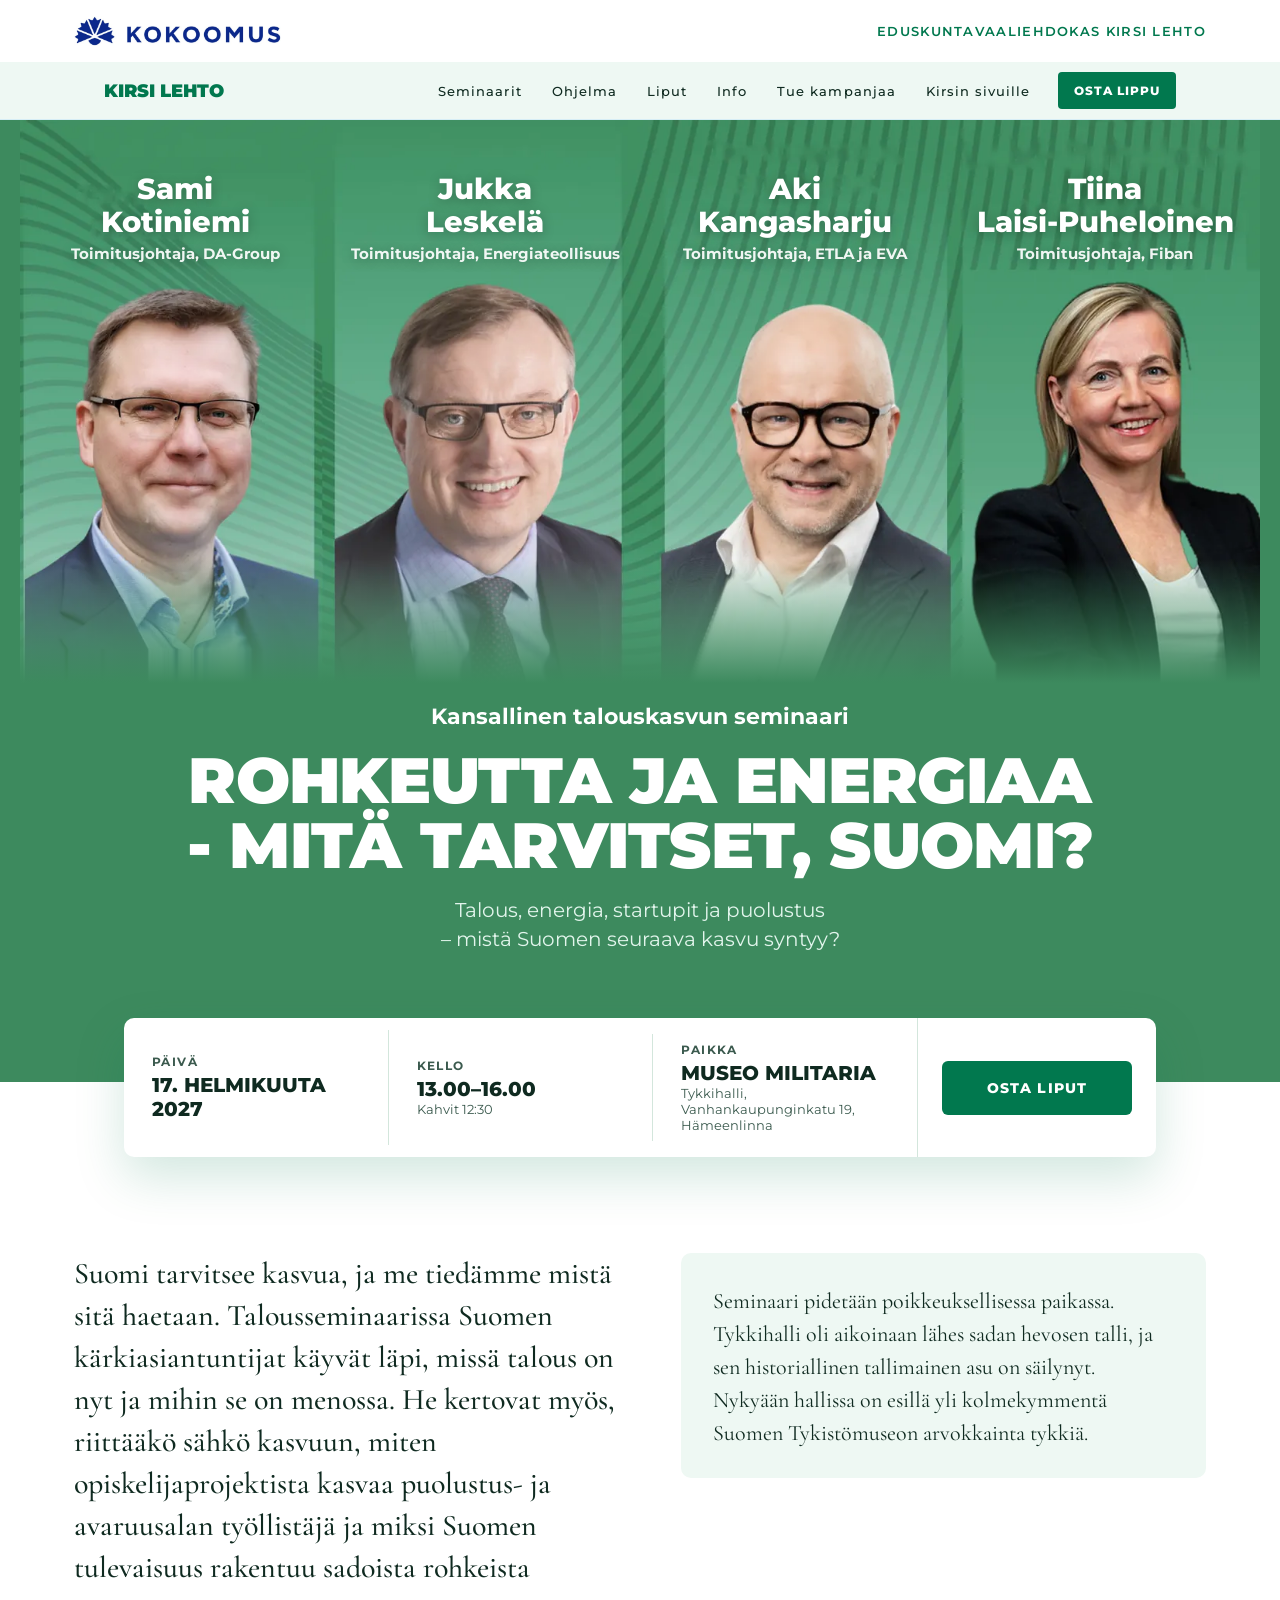
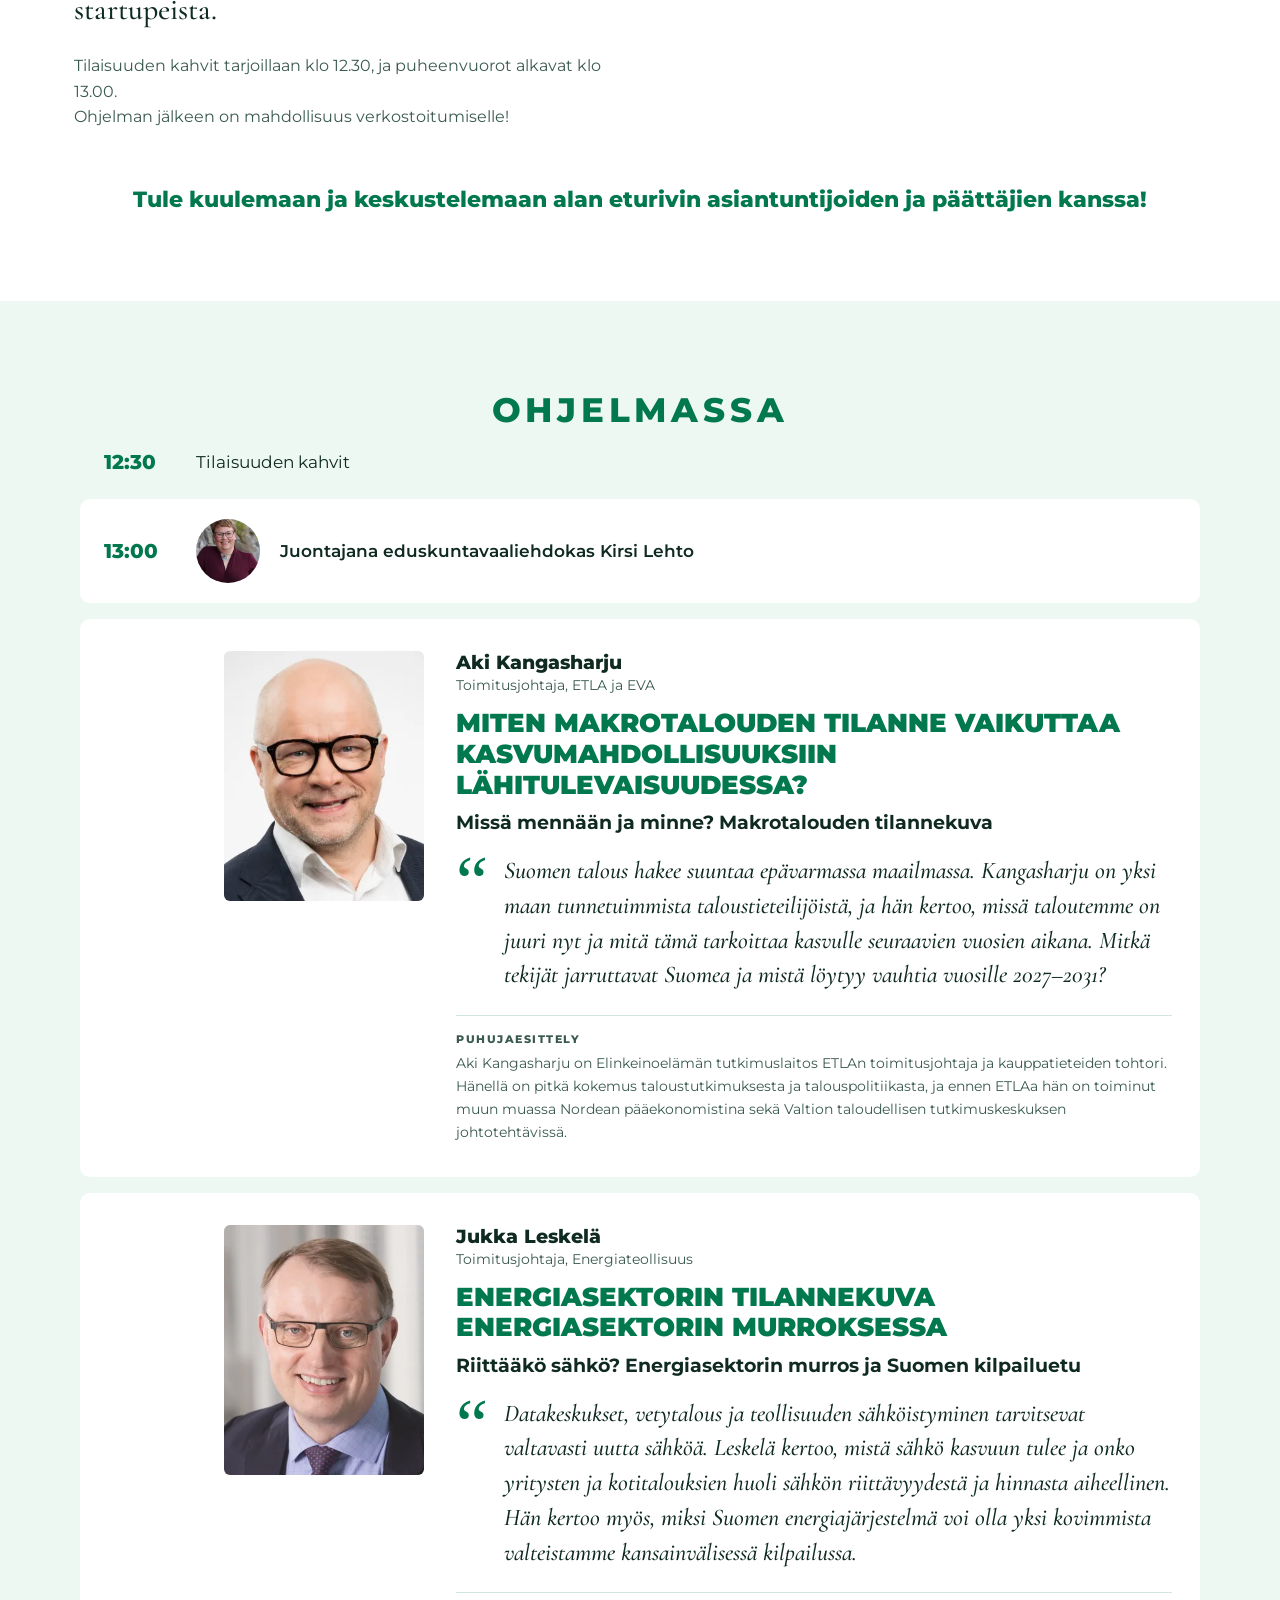
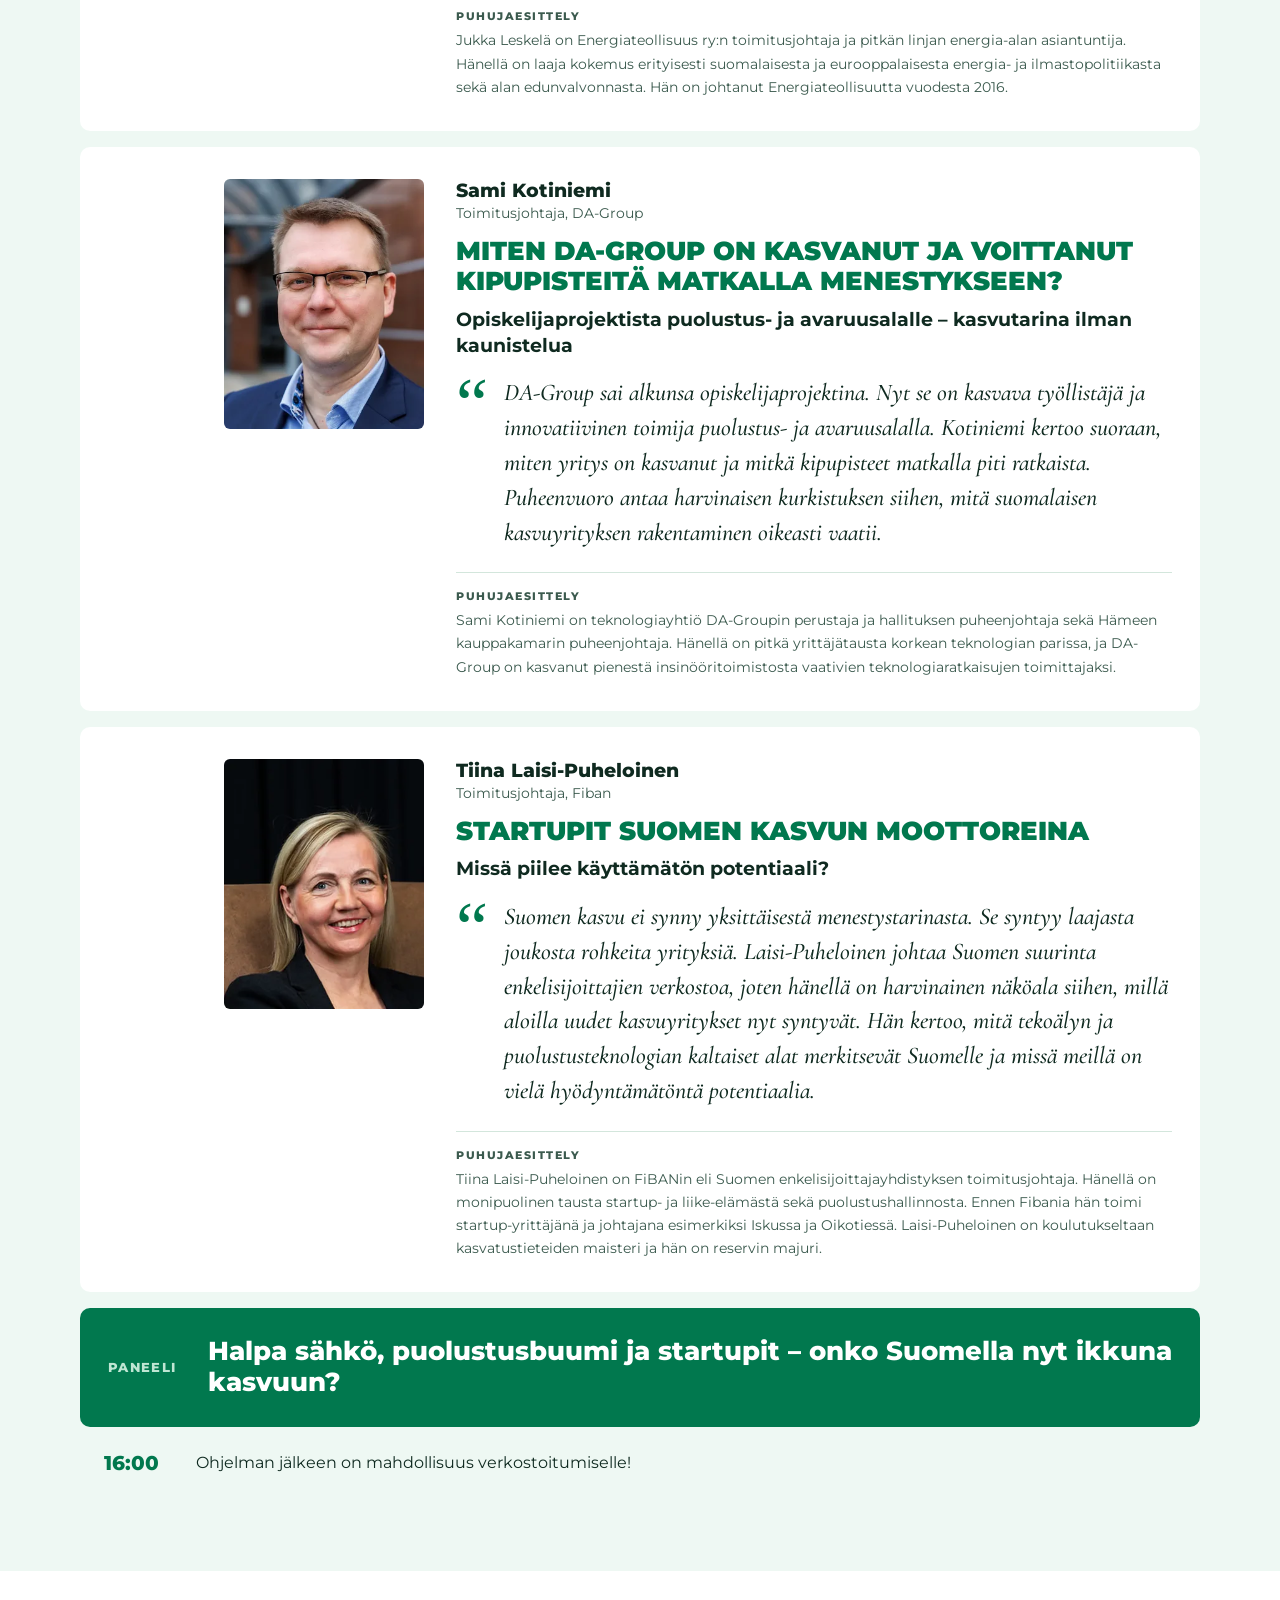
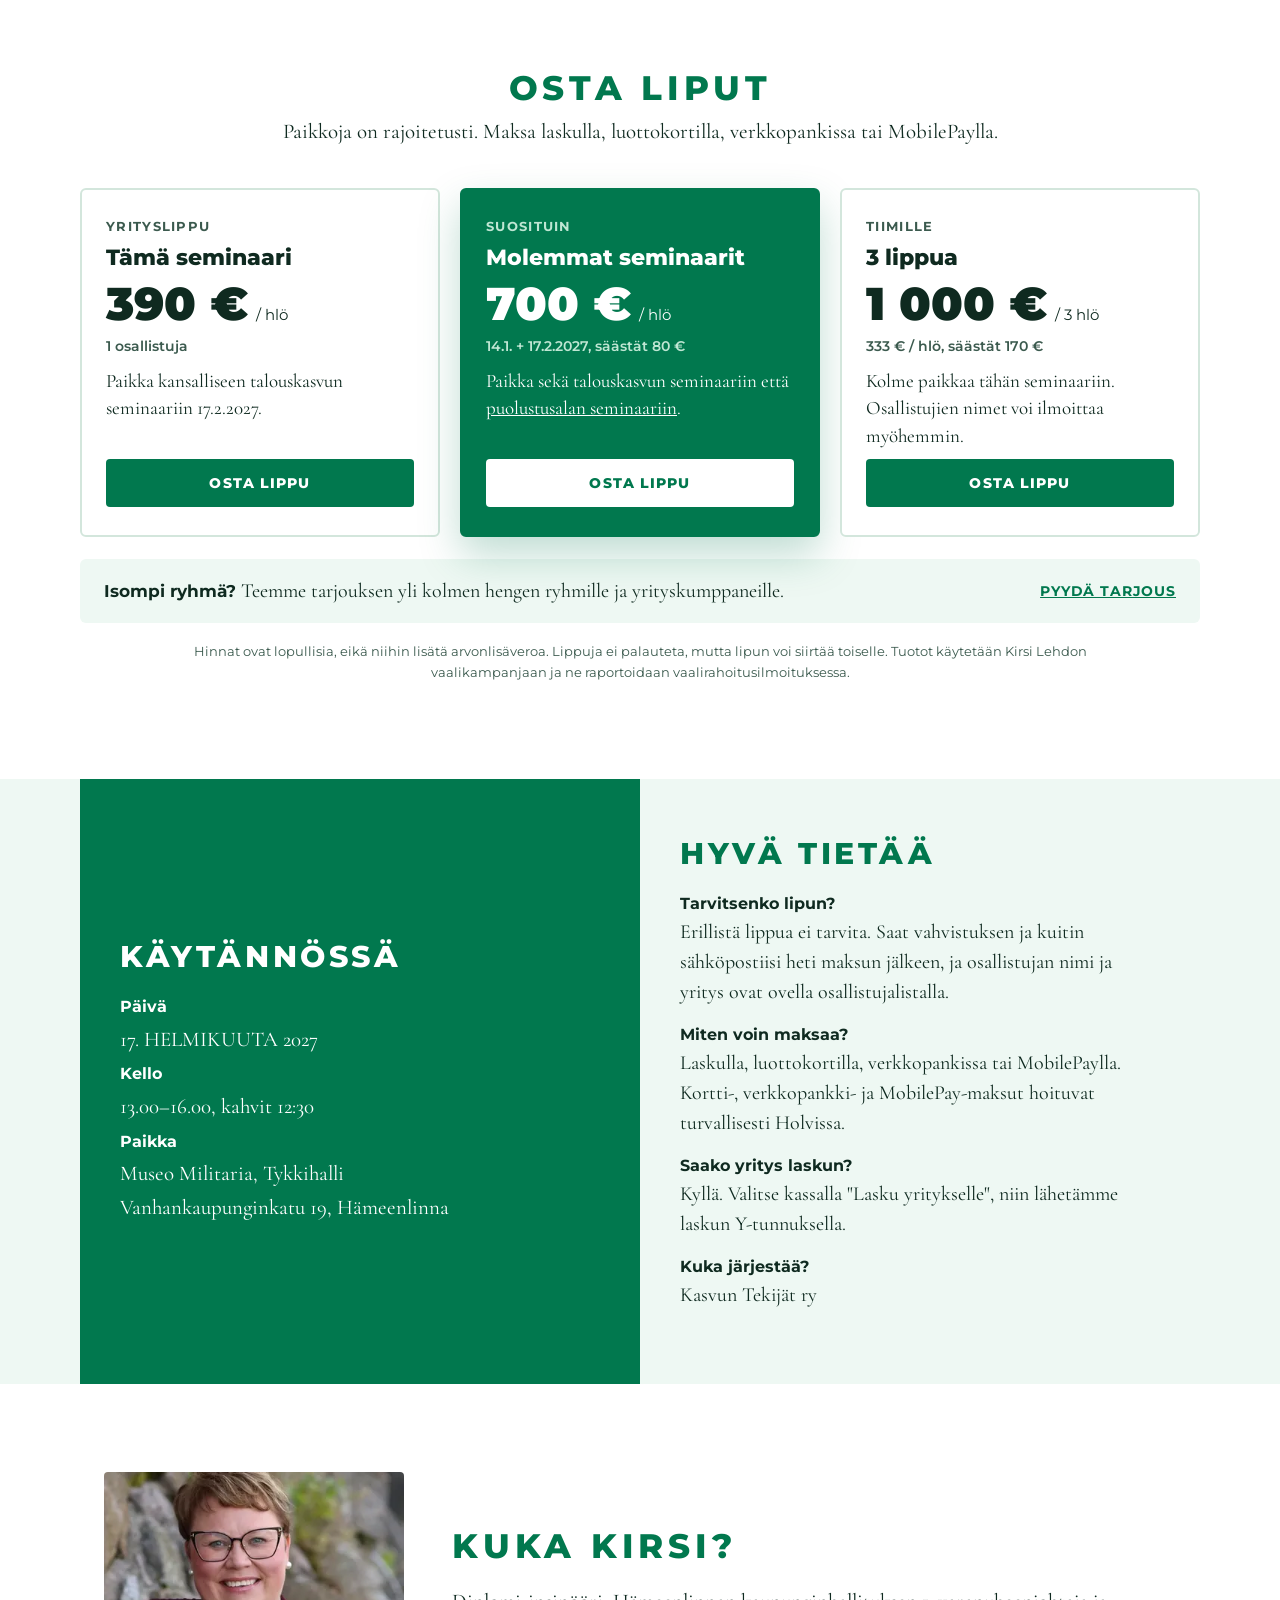
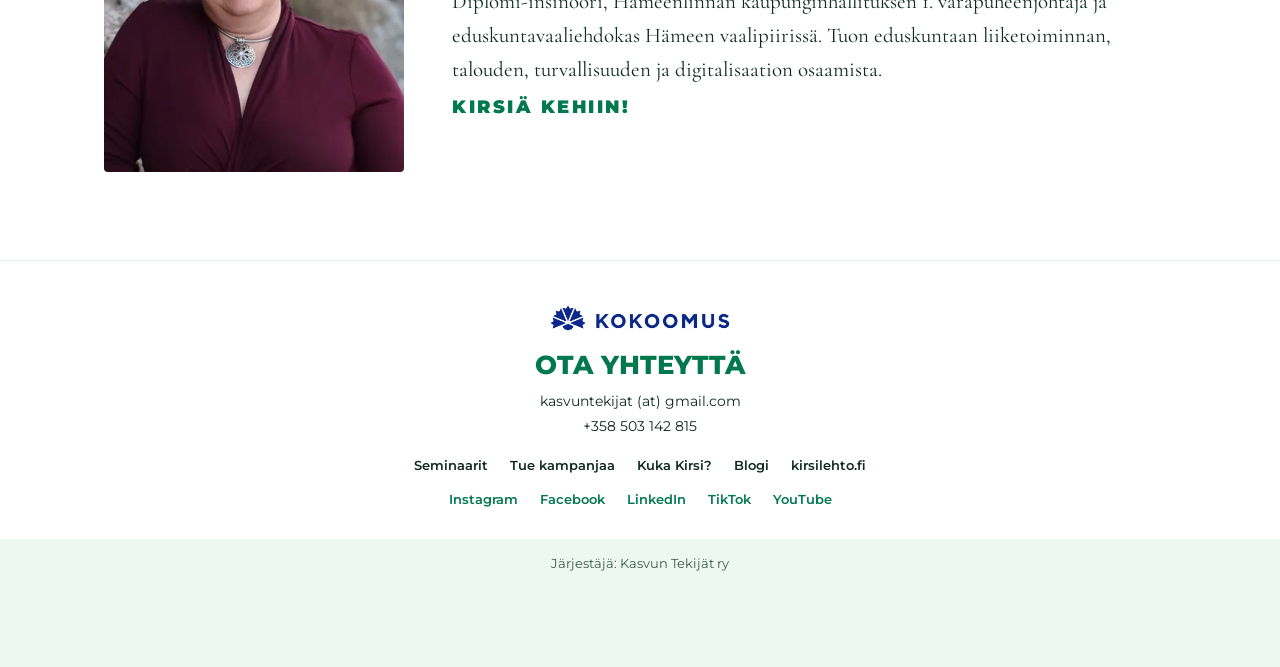
==== commit 1412402f: "Kotiniemi: DA-Design Oy -> DA-Group (otsikko, titteli, kuvaus) Co-Authored-By: Claude Opus 5.5 <nore" ====
--- a/kasvu.html
+++ b/kasvu.html
@@ -47,7 +47,7 @@
 };
 </script>
 
-<link rel="stylesheet" href="/kirsi.css?v=20261101m">
+<link rel="stylesheet" href="/kirsi.css?v=20261105a">
 </head>
 <body class="teema-kasvu">
 
@@ -61,7 +61,7 @@
 <header class="hero hero-ad">
   <div class="ad">
     <img src="/kuvat/hero-kasvu.webp" alt="Sami Kotiniemi, Jukka Leskelä, Aki Kangasharju ja Tiina Laisi-Puheloinen" width="1600" height="726">
-    <div class="names"><div class="n" style="--b:73%"><div class="lbl"><b>Sami<br>Kotiniemi</b><small>Toimitusjohtaja, DA-Design Oy</small></div></div><div class="n" style="--b:73%"><div class="lbl"><b>Jukka<br>Leskelä</b><small>Toimitusjohtaja, Energiateollisuus</small></div></div><div class="n" style="--b:73%"><div class="lbl"><b>Aki<br>Kangasharju</b><small>Toimitusjohtaja, ETLA ja EVA</small></div></div><div class="n" style="--b:73%"><div class="lbl"><b>Tiina<br>Laisi-Puheloinen</b><small>Toimitusjohtaja, Fiban</small></div></div></div>
+    <div class="names"><div class="n" style="--b:73%"><div class="lbl"><b>Sami<br>Kotiniemi</b><small>Toimitusjohtaja, DA-Group</small></div></div><div class="n" style="--b:73%"><div class="lbl"><b>Jukka<br>Leskelä</b><small>Toimitusjohtaja, Energiateollisuus</small></div></div><div class="n" style="--b:73%"><div class="lbl"><b>Aki<br>Kangasharju</b><small>Toimitusjohtaja, ETLA ja EVA</small></div></div><div class="n" style="--b:73%"><div class="lbl"><b>Tiina<br>Laisi-Puheloinen</b><small>Toimitusjohtaja, Fiban</small></div></div></div>
   </div>
   <div class="hero-text"><div class="in">
     <p class="kicker">Kansallinen talouskasvun seminaari</p>
@@ -125,10 +125,10 @@
           <div class="t"></div>
           <img class="ph" src="/kuvat/kotiniemi.webp" alt="Sami Kotiniemi">
           <div class="tx">
-            <div><div class="nm">Sami Kotiniemi</div><div class="ti">Toimitusjohtaja, DA-Design Oy</div></div>
-            <h3>Miten DA-Design Oy on kasvanut ja voittanut kipupisteitä matkalla menestykseen?</h3>
+            <div><div class="nm">Sami Kotiniemi</div><div class="ti">Toimitusjohtaja, DA-Group</div></div>
+            <h3>Miten DA-Group on kasvanut ja voittanut kipupisteitä matkalla menestykseen?</h3>
             <p class="st">Opiskelijaprojektista puolustus- ja avaruusalalle – kasvutarina ilman kaunistelua</p>
-            <blockquote class="quote"><p>DA-Design sai alkunsa opiskelijaprojektina. Nyt se on kasvava työllistäjä ja innovatiivinen toimija puolustus- ja avaruusalalla. Kotiniemi kertoo suoraan, miten yritys on kasvanut ja mitkä kipupisteet matkalla piti ratkaista. Puheenvuoro antaa harvinaisen kurkistuksen siihen, mitä suomalaisen kasvuyrityksen rakentaminen oikeasti vaatii.</p></blockquote>
+            <blockquote class="quote"><p>DA-Group sai alkunsa opiskelijaprojektina. Nyt se on kasvava työllistäjä ja innovatiivinen toimija puolustus- ja avaruusalalla. Kotiniemi kertoo suoraan, miten yritys on kasvanut ja mitkä kipupisteet matkalla piti ratkaista. Puheenvuoro antaa harvinaisen kurkistuksen siihen, mitä suomalaisen kasvuyrityksen rakentaminen oikeasti vaatii.</p></blockquote>
             <div class="bio"><div class="lb">Puhujaesittely</div><p>Sami Kotiniemi on teknologiayhtiö DA-Groupin perustaja ja hallituksen puheenjohtaja sekä Hämeen kauppakamarin puheenjohtaja. Hänellä on pitkä yrittäjätausta korkean teknologian parissa, ja DA-Group on kasvanut pienestä insinööritoimistosta vaativien teknologiaratkaisujen toimittajaksi.</p></div>
           </div>
         </article>
@@ -292,6 +292,6 @@
   </div>
 </dialog>
 
-<script src="/kassa.js?v=20261101m"></script>
+<script src="/kassa.js?v=20261105a"></script>
 </body>
 </html>
--- a/kirsi.css
+++ b/kirsi.css
@@ -538,3 +538,13 @@
 footer .flinks a,footer .social a{color:var(--ink);text-decoration:none}
 footer .social a{color:var(--a)}
 footer a:hover{text-decoration:underline}
+
+/* Etusivun pikanapit seminaareihin: vain mobiilissa */
+.jump{display:none}
+.sem h2[id]{scroll-margin-top:112px}
+@media (max-width:860px){
+  .jump{display:flex;flex-direction:column;gap:10px;max-width:360px;margin:26px auto 0}
+  .jump .btn{display:block;padding:15px 20px}
+  .jump .btn.kasvu{background:#01784E;color:#fff}
+  .jump .btn.kasvu:hover{background:#015c3c}
+}
